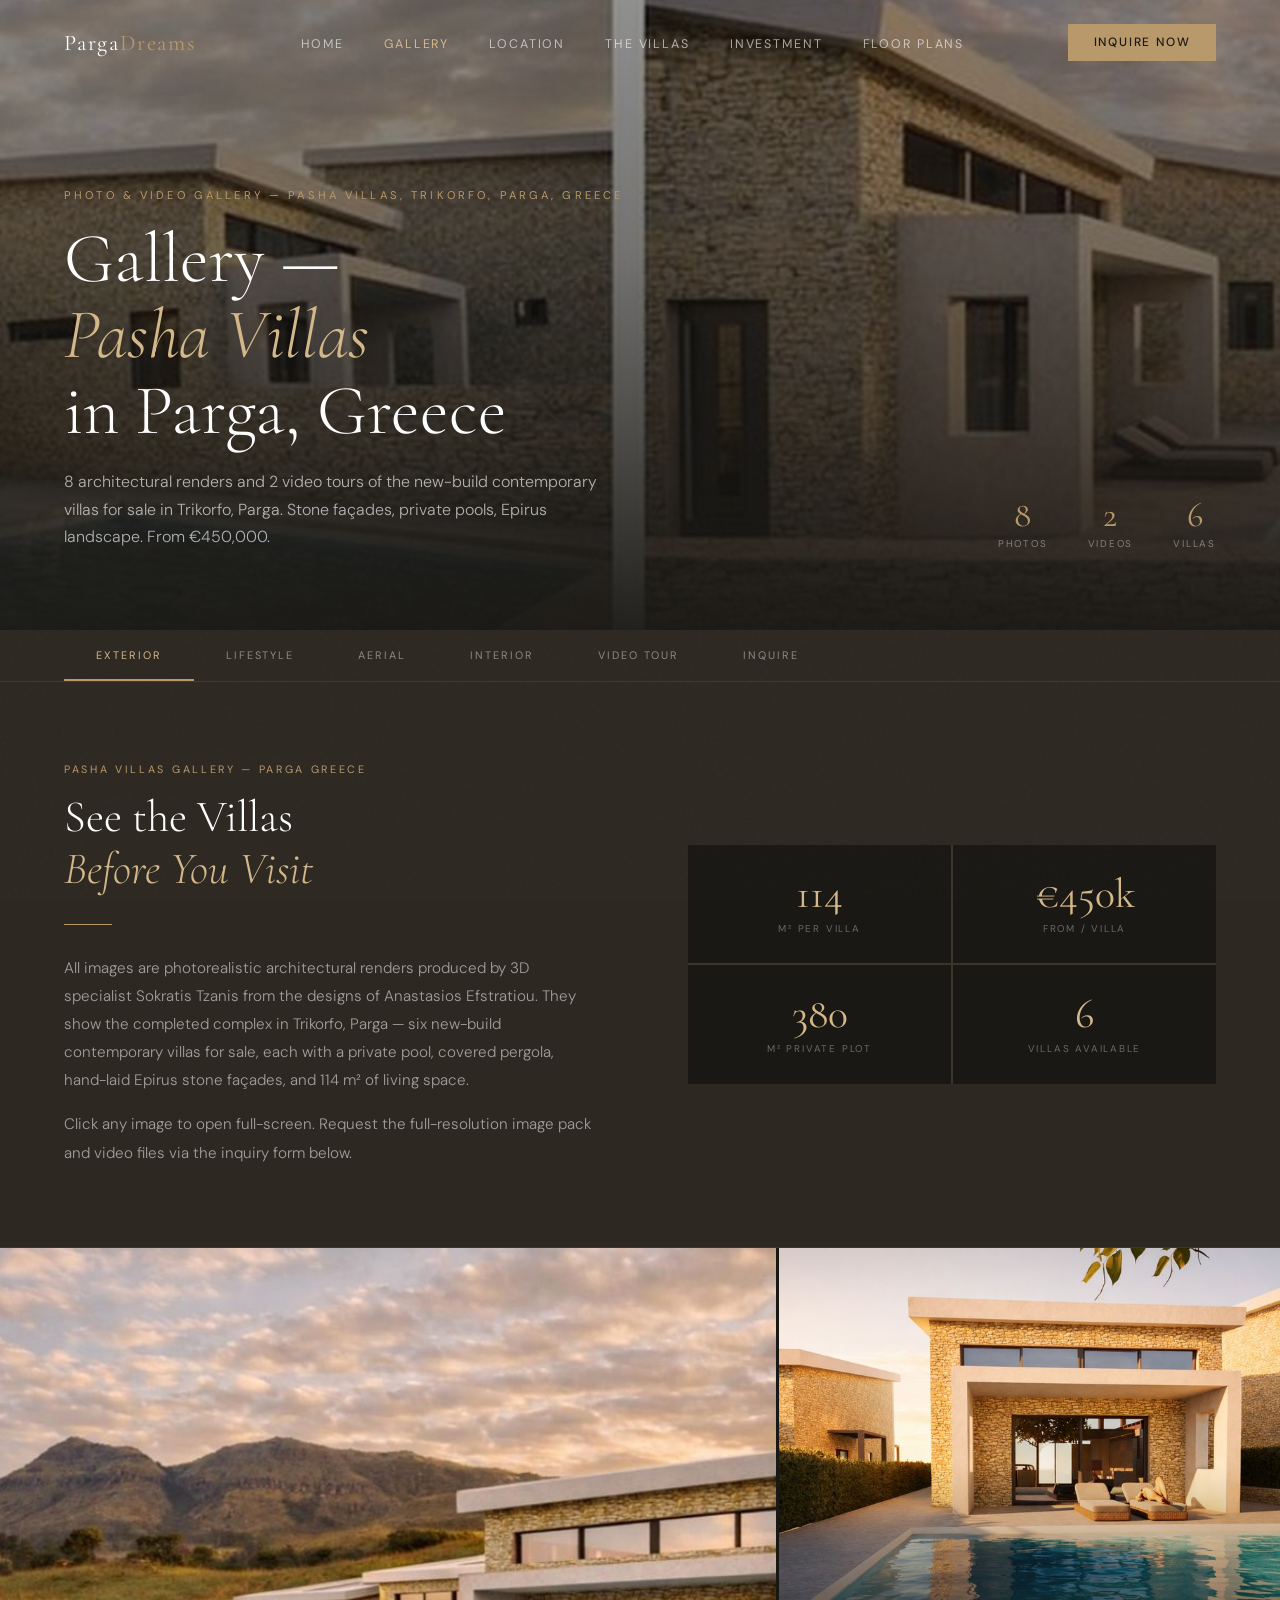
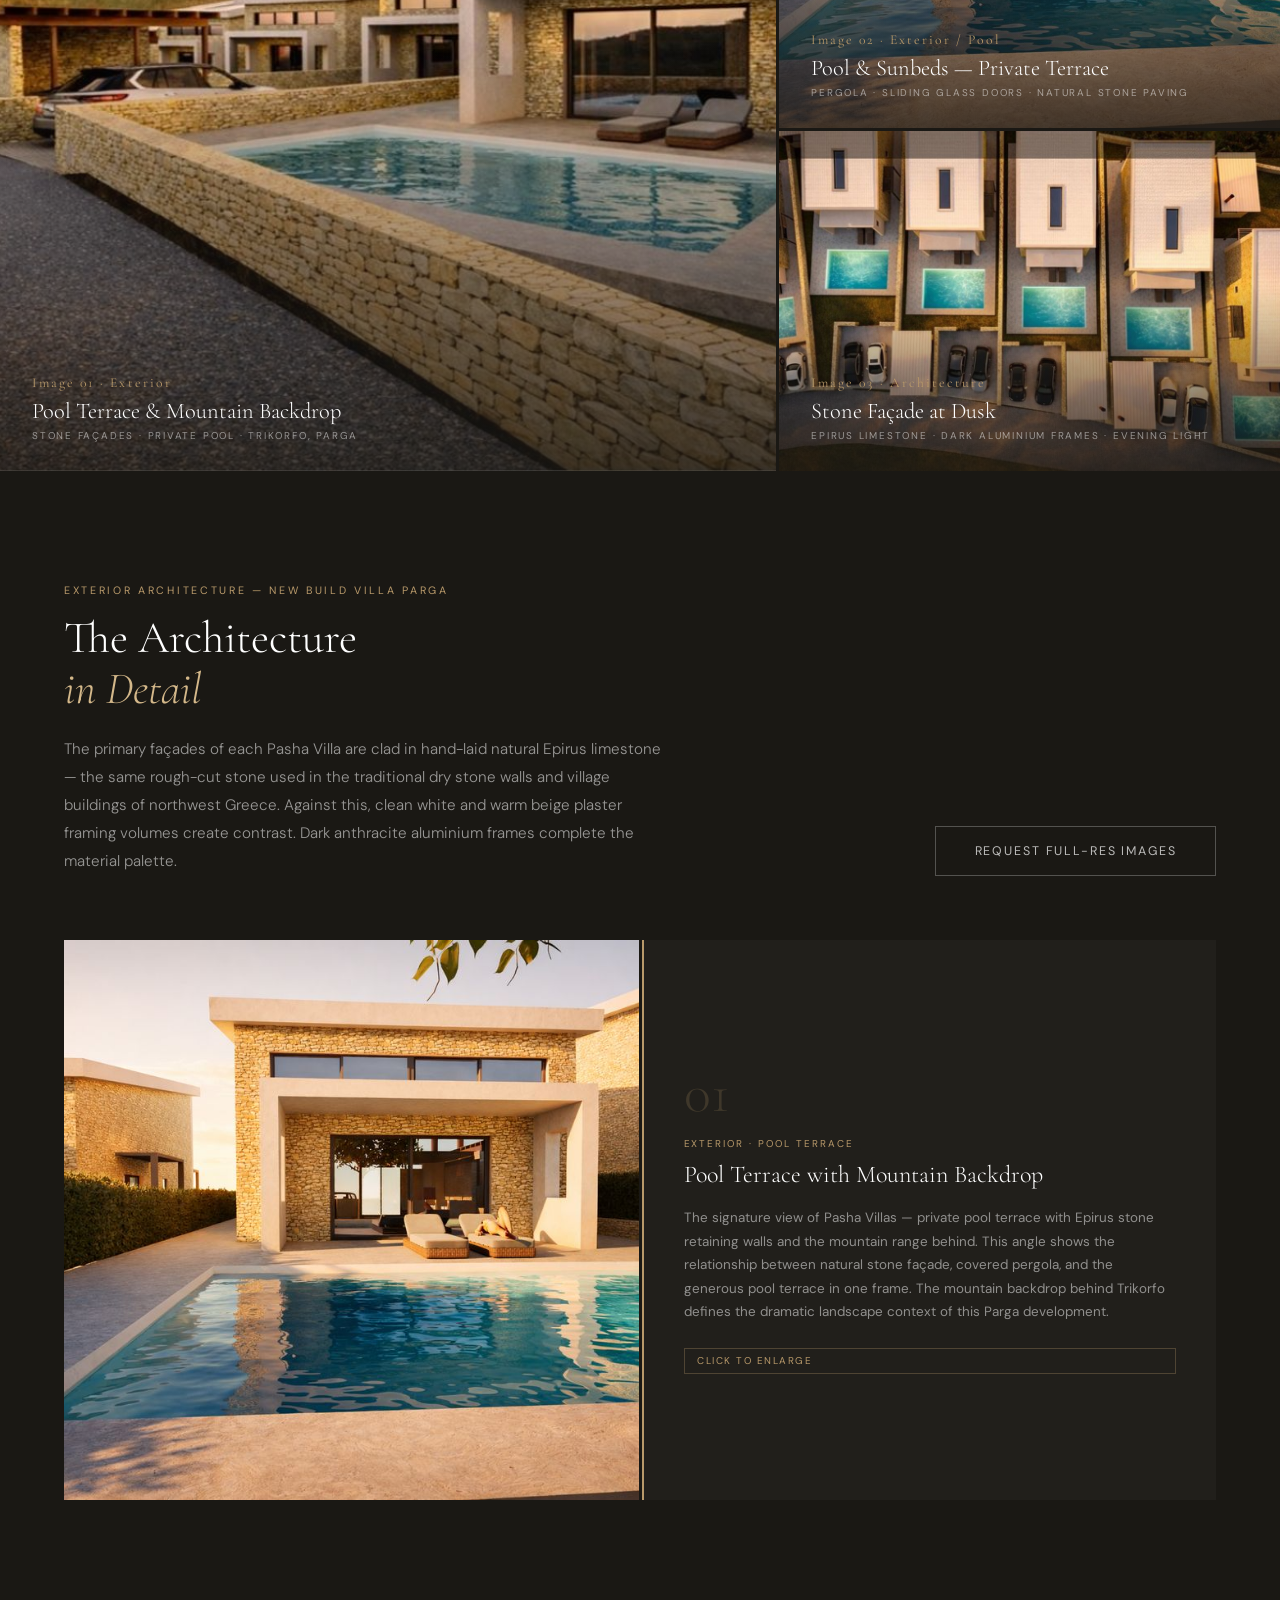
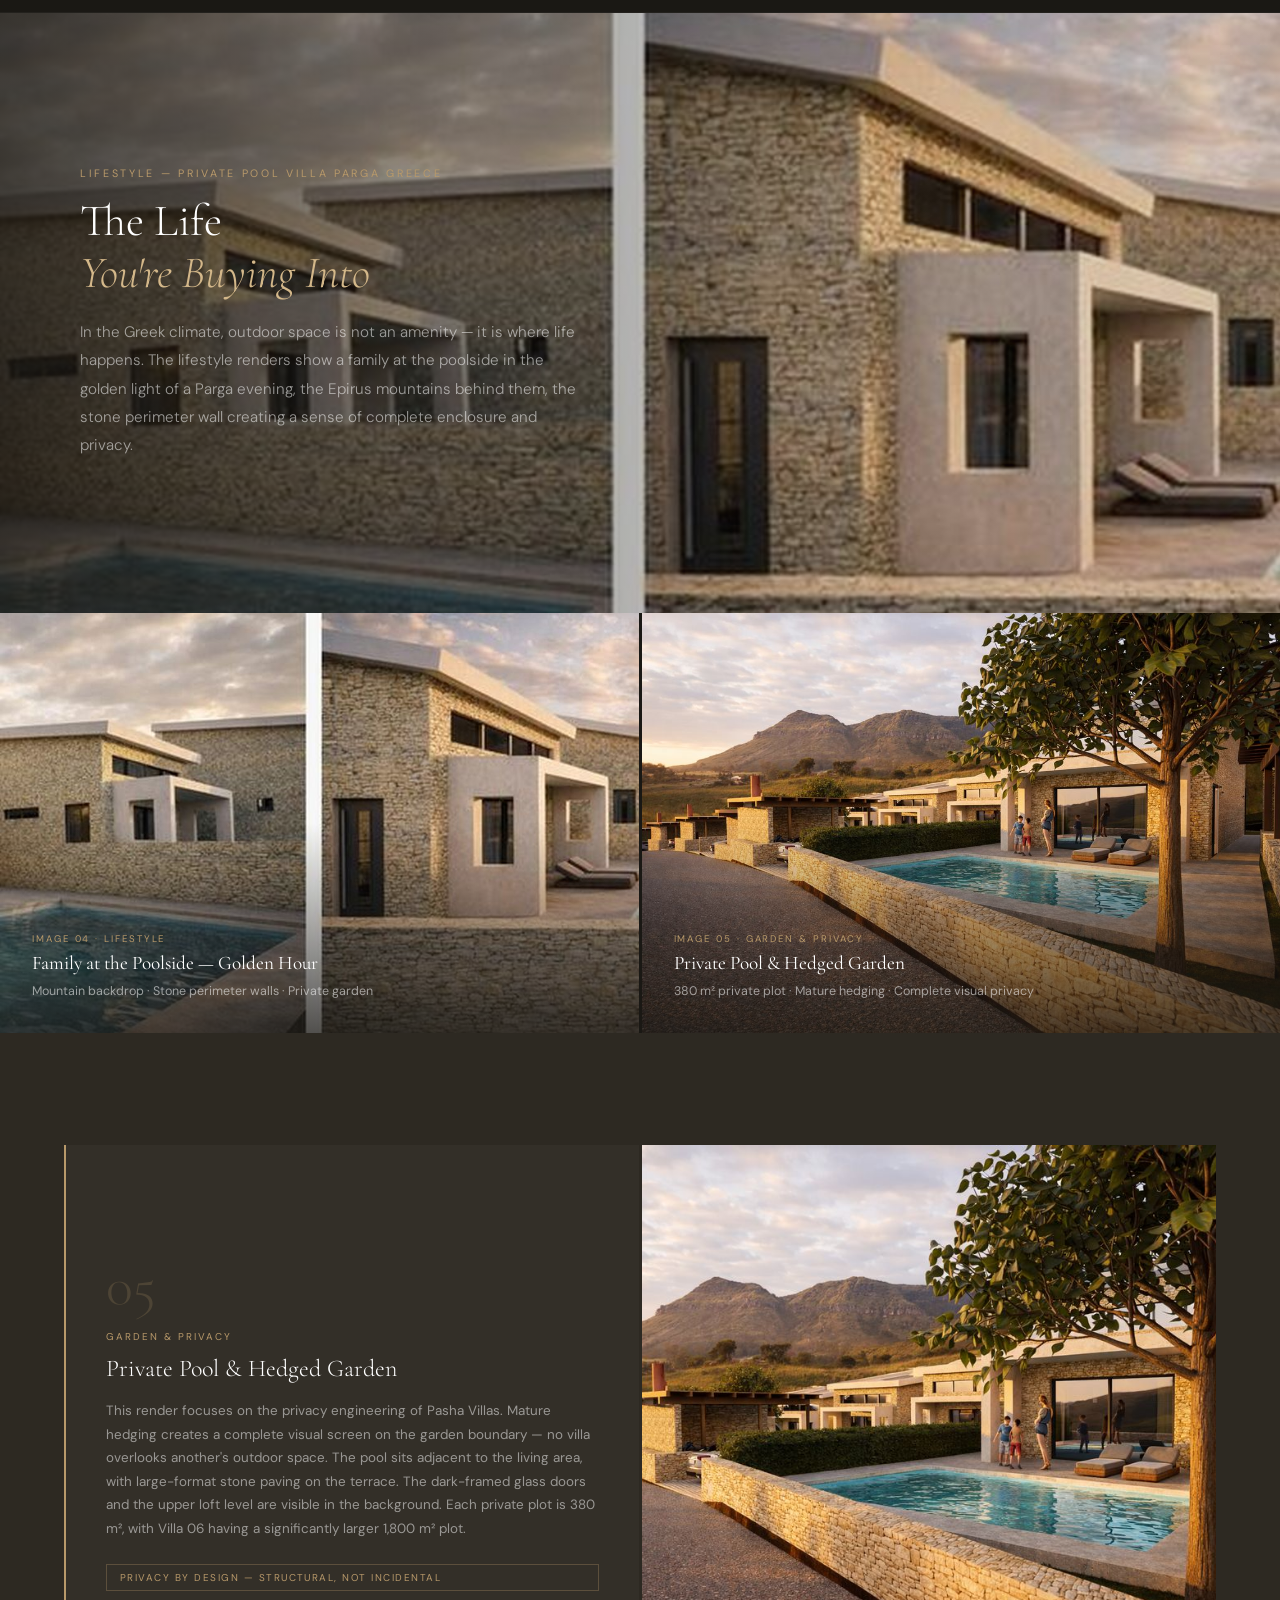
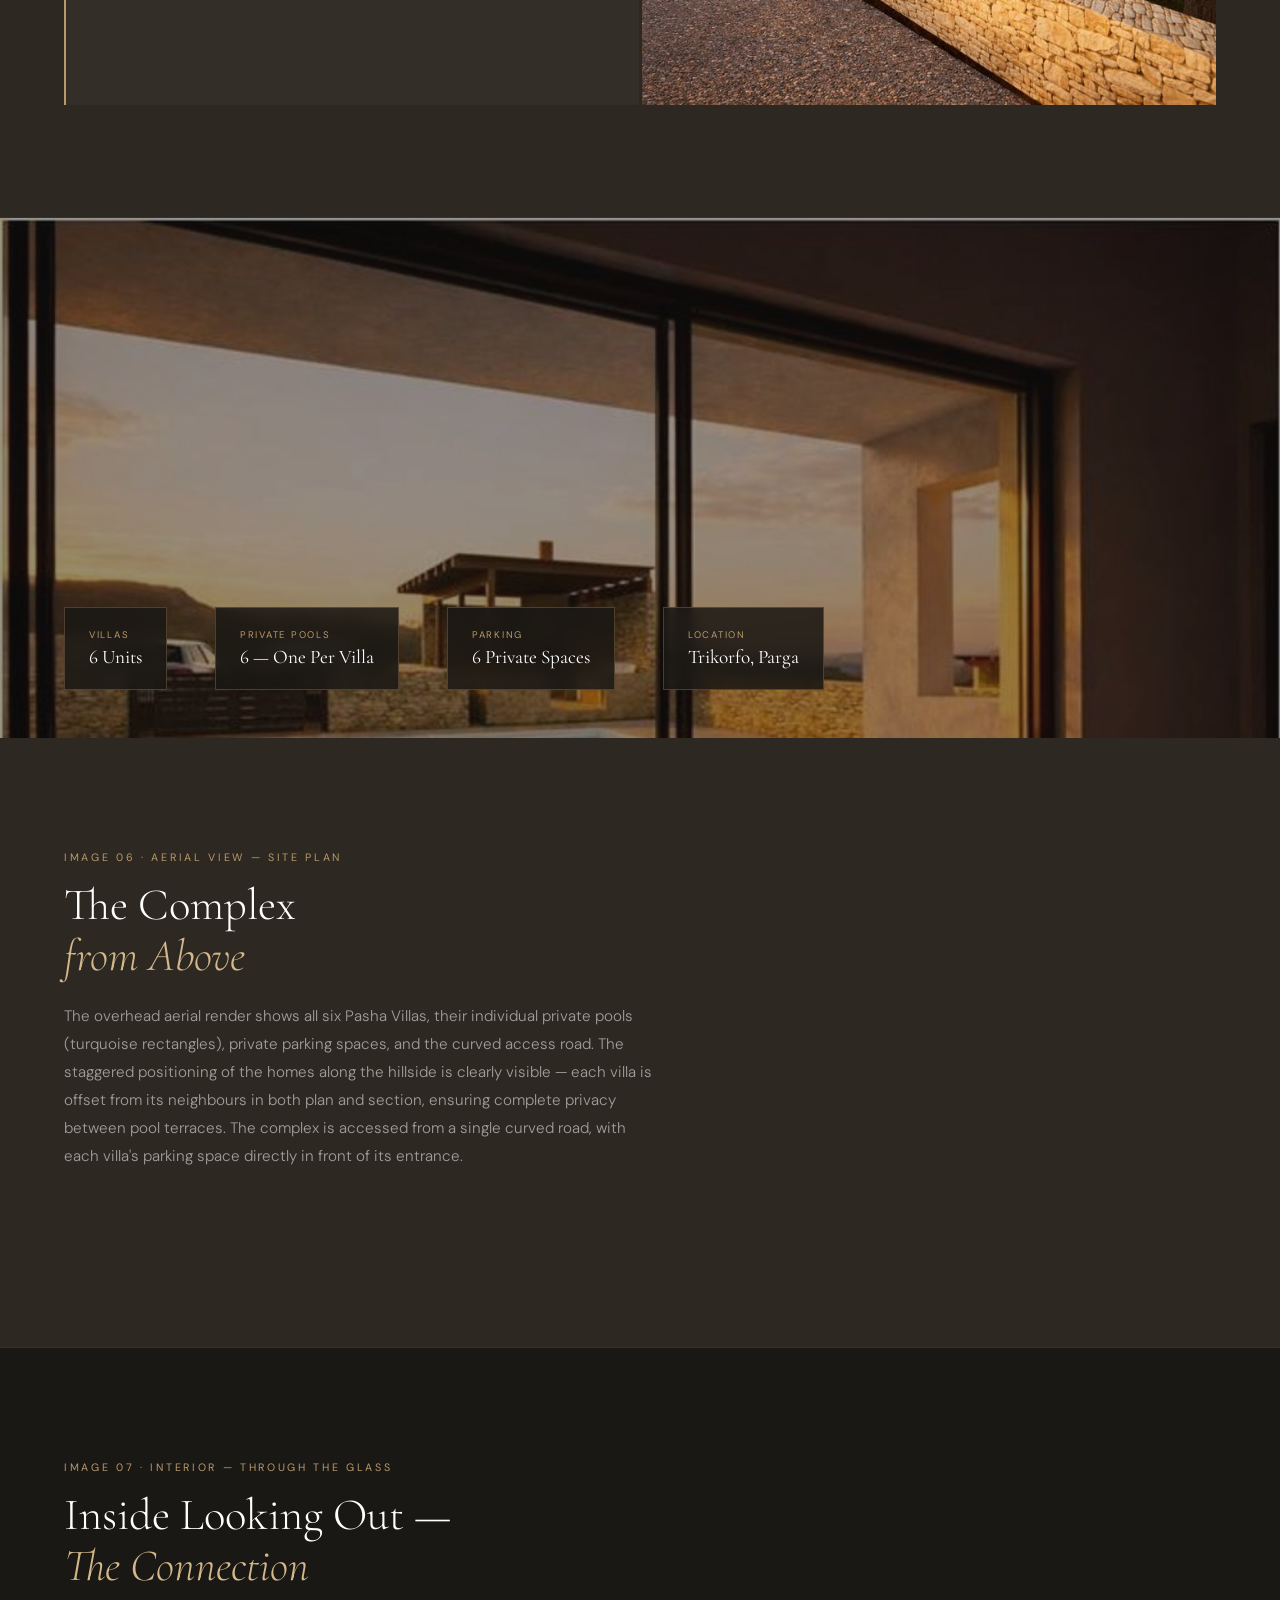
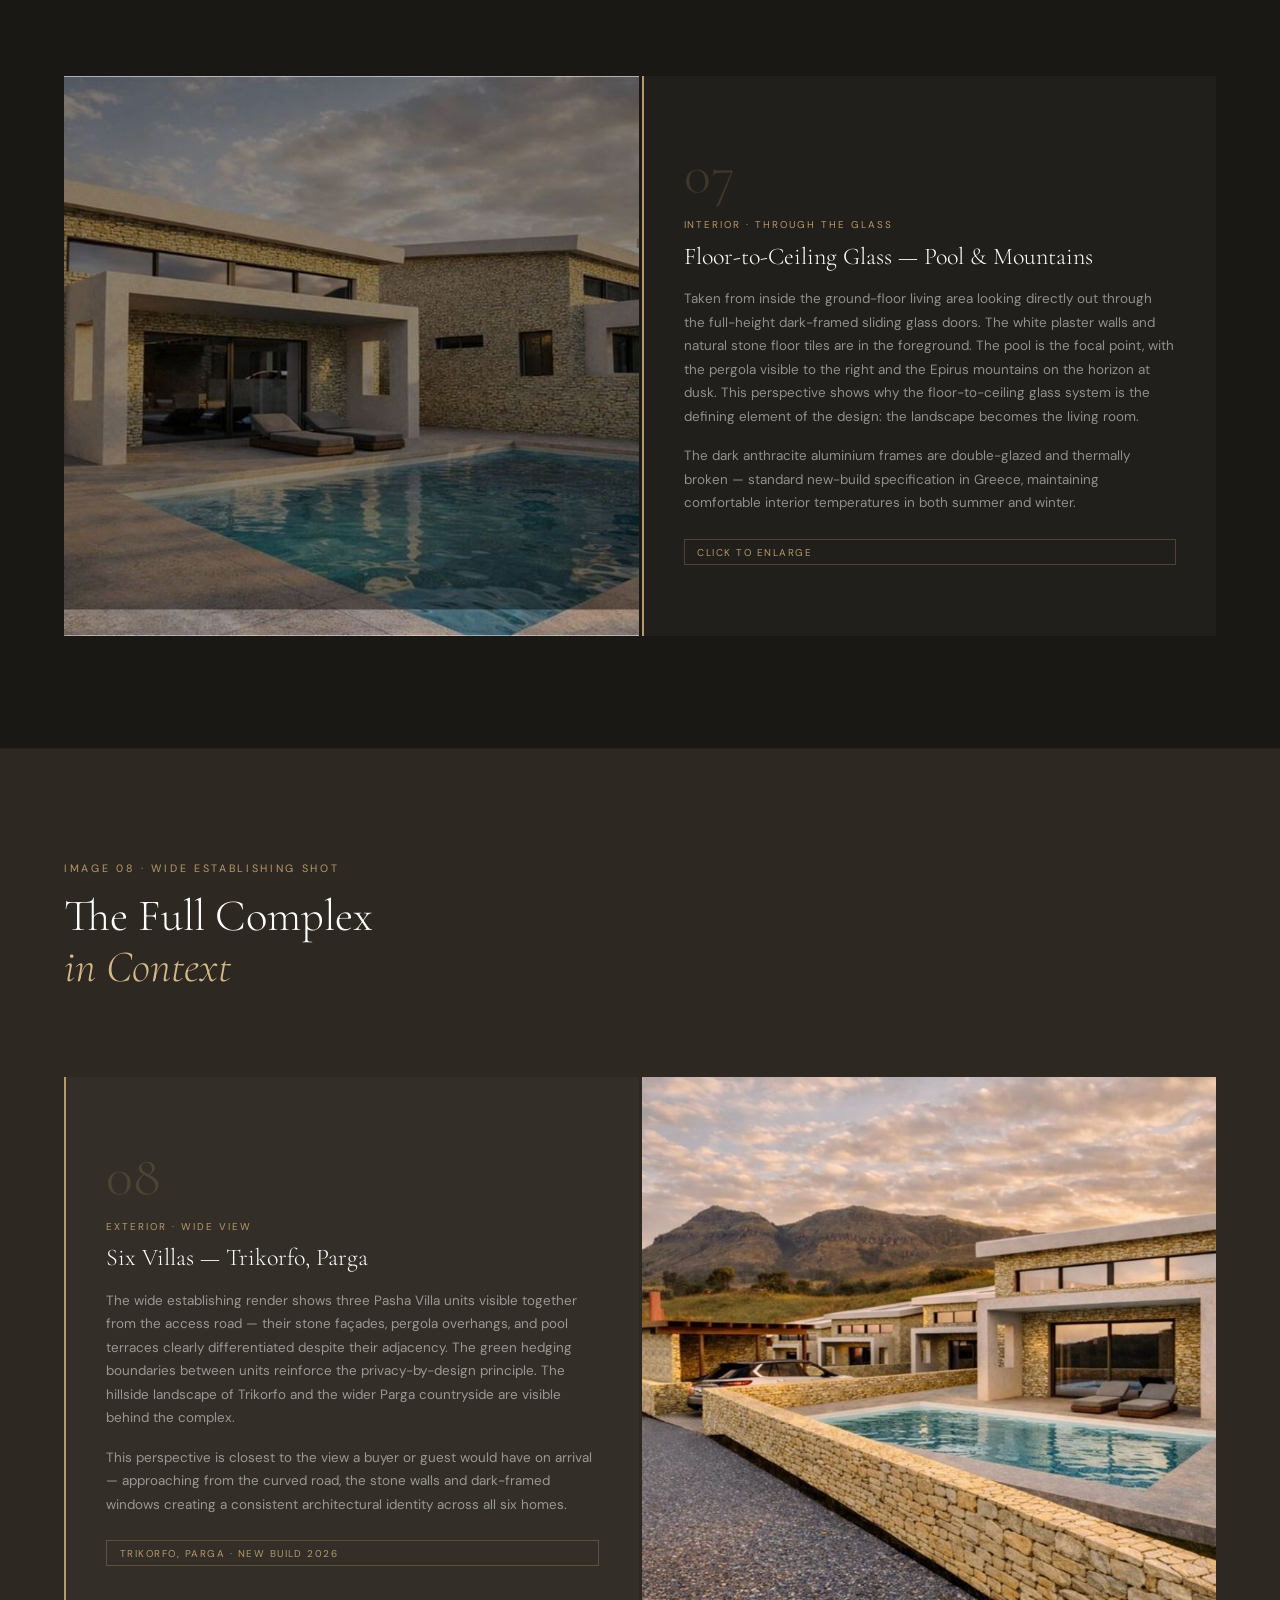
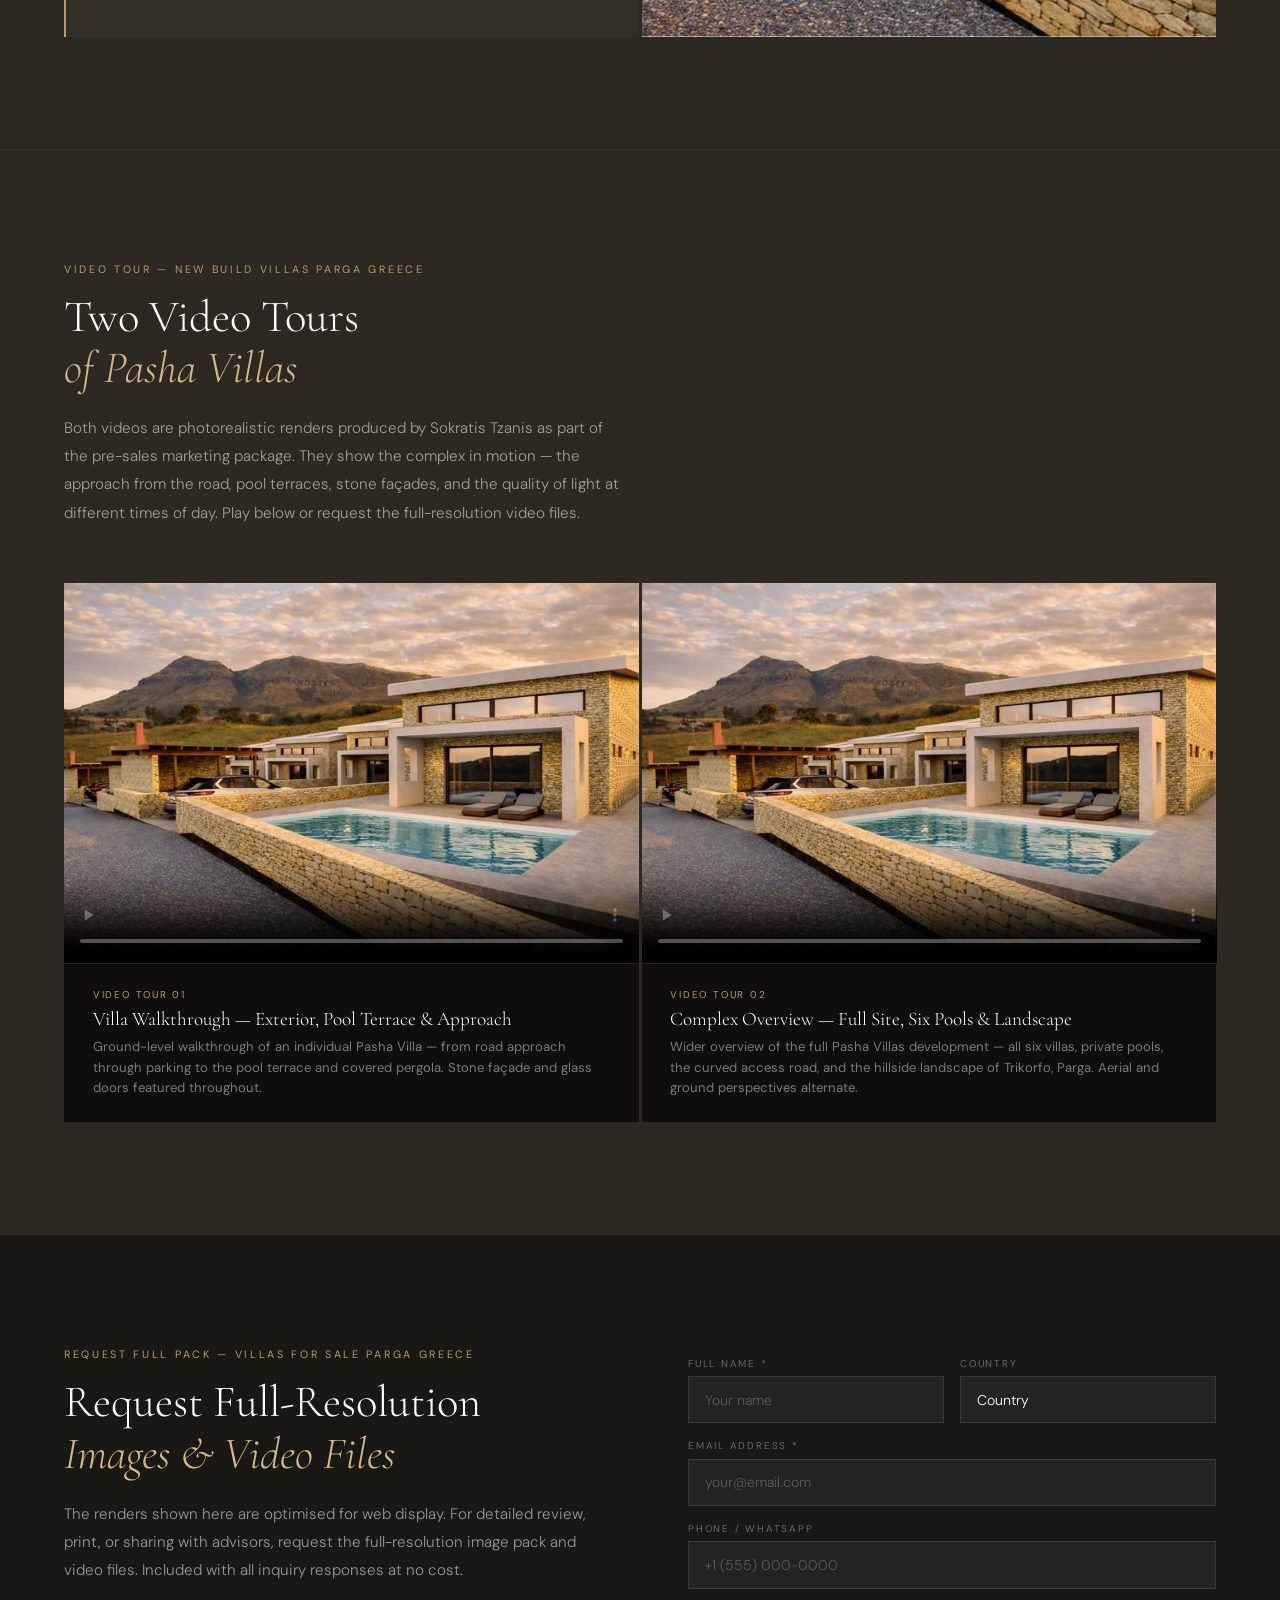
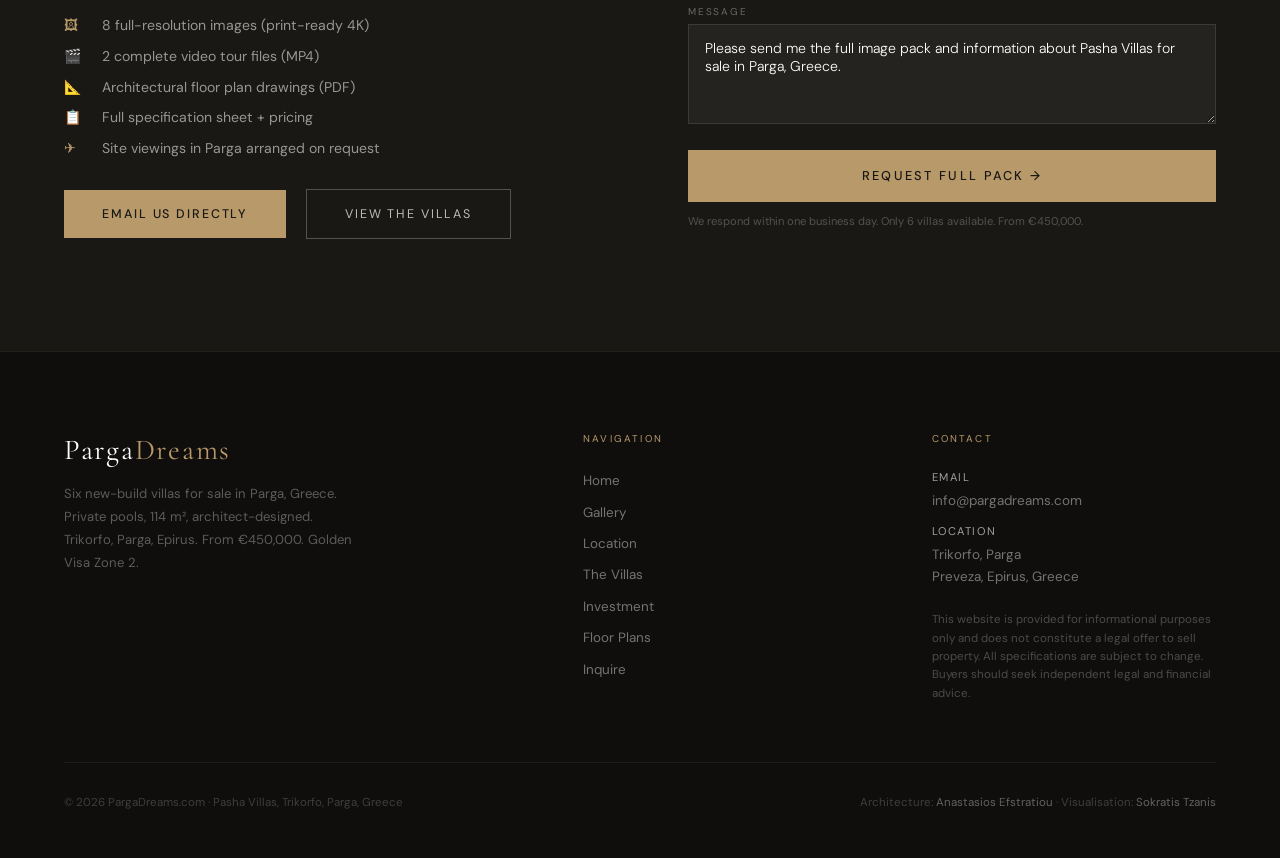
==== gallery_page.html @ 17e942c5 "changes" ====
<!DOCTYPE html>
<html lang="en">
<head>
  <meta charset="UTF-8">
  <meta name="viewport" content="width=device-width, initial-scale=1.0">
  <title>Gallery — Pasha Villas Photos & Video | New Build Villas Parga Greece | PargaDreams.com</title>
  <meta name="description" content="Pasha Villas photo gallery — 8 architectural renders and 2 video tours of new-build contemporary villas for sale in Trikorfo, Parga, Greece. Private pool, stone façades, 114 m². From €450,000.">
  <link rel="canonical" href="https://www.pargadreams.com/gallery/">
  <meta property="og:title" content="Pasha Villas Gallery — Photos & Video Tours | Parga, Greece">
  <meta property="og:description" content="View 8 architectural renders and 2 video tours of Pasha Villas — new-build private pool villas for sale in Parga, Greece. From €450,000.">
  <link rel="preconnect" href="https://fonts.googleapis.com">
  <link rel="preconnect" href="https://fonts.gstatic.com" crossorigin>
  <link href="https://fonts.googleapis.com/css2?family=Cormorant+Garamond:ital,wght@0,300;0,400;0,500;1,300;1,400&family=DM+Sans:wght@300;400;500&display=swap" rel="stylesheet">

  <script type="application/ld+json">
  {
    "@context": "https://schema.org",
    "@type": "ImageGallery",
    "name": "Pasha Villas Gallery — New Build Villas for Sale Parga Greece",
    "description": "Architectural renders and video tours of Pasha Villas — six new-build contemporary villas for sale in Trikorfo, Parga, Epirus, Greece.",
    "url": "https://www.pargadreams.com/gallery/",
    "about": {
      "@type": "RealEstateListing",
      "name": "Pasha Villas",
      "address": {"@type": "PostalAddress","streetAddress": "Trikorfo","addressLocality": "Parga","addressRegion": "Epirus","addressCountry": "GR"},
      "offers": {"@type": "Offer","price": "450000","priceCurrency": "EUR"}
    }
  }
  </script>

<style>
*, *::before, *::after { box-sizing: border-box; margin: 0; padding: 0; }
:root {
  --sand: #f5f0e8; --sand-dark: #ede6d6; --charcoal: #1a1814; --charcoal-mid: #2d2922;
  --gold: #b8996a; --gold-light: #d4b88a; --stone: #8c7e6a; --stone-light: #b0a49a;
  --cream: #faf8f3; --text-dark: #1a1814; --text-mid: #4a4540; --text-light: #8c7e6a;
  --font-display: 'Cormorant Garamond', Georgia, serif;
  --font-body: 'DM Sans', system-ui, sans-serif;
}
html { scroll-behavior: smooth; }
body { font-family: var(--font-body); background: var(--charcoal); color: var(--text-dark); overflow-x: hidden; }
body::before { content:''; position:fixed; inset:0; background-image:url("data:image/svg+xml,%3Csvg viewBox='0 0 256 256' xmlns='http://www.w3.org/2000/svg'%3E%3Cfilter id='n'%3E%3CfeTurbulence type='fractalNoise' baseFrequency='0.9' numOctaves='4' stitchTiles='stitch'/%3E%3C/filter%3E%3Crect width='100%25' height='100%25' filter='url(%23n)' opacity='0.04'/%3E%3C/svg%3E"); pointer-events:none; z-index:9999; opacity:0.5; }

/* NAV */
nav { position:fixed; top:0; left:0; right:0; z-index:100; padding:1.5rem 4rem; display:flex; align-items:center; justify-content:space-between; transition:all 0.4s ease; }
nav.scrolled { background:rgba(26,24,20,0.96); backdrop-filter:blur(12px); padding:1rem 4rem; box-shadow:0 1px 0 rgba(184,153,106,0.15); }
.nav-logo { font-family:var(--font-display); font-size:1.4rem; font-weight:400; letter-spacing:0.08em; color:#fff; text-decoration:none; }
.nav-logo span { color:var(--gold); }
.nav-links { display:flex; gap:2.5rem; list-style:none; }
.nav-links a { font-size:0.78rem; font-weight:400; letter-spacing:0.15em; text-transform:uppercase; color:rgba(255,255,255,0.6); text-decoration:none; transition:color 0.2s; }
.nav-links a:hover, .nav-links a.active { color:var(--gold-light); }
.nav-cta { background:var(--gold); border:none; color:var(--charcoal); font-family:var(--font-body); font-size:0.75rem; font-weight:500; letter-spacing:0.15em; text-transform:uppercase; padding:0.65rem 1.6rem; cursor:pointer; transition:all 0.3s; text-decoration:none; }
.nav-cta:hover { background:var(--gold-light); }

/* HERO */
.hero { position:relative; height:70vh; min-height:540px; overflow:hidden; display:flex; align-items:flex-end; }
.hero-bg { position:absolute; inset:0; }
.hero-img { width:100%; height:100%; object-fit:cover; object-position:center 40%; filter:brightness(0.7); }
.hero-overlay { position:absolute; inset:0; background:linear-gradient(to top, rgba(26,24,20,0.95) 0%, rgba(26,24,20,0.4) 60%, rgba(26,24,20,0.2) 100%); }
.hero-content { position:relative; z-index:2; padding:0 4rem 5rem; width:100%; }
.hero-inner { max-width:800px; }
.hero-eyebrow { font-size:0.7rem; letter-spacing:0.28em; text-transform:uppercase; color:var(--gold); margin-bottom:1.2rem; opacity:0; animation:fadeUp 0.8s ease 0.3s forwards; }
.hero-title { font-family:var(--font-display); font-size:clamp(3rem,5.5vw,5rem); font-weight:300; line-height:1.08; color:#fff; margin-bottom:1.2rem; opacity:0; animation:fadeUp 0.9s ease 0.5s forwards; }
.hero-title em { font-style:italic; color:var(--gold-light); }
.hero-sub { font-size:1rem; font-weight:300; color:rgba(255,255,255,0.65); line-height:1.7; max-width:560px; opacity:0; animation:fadeUp 0.9s ease 0.7s forwards; }
.hero-meta { position:absolute; bottom:5rem; right:4rem; z-index:2; display:flex; gap:2.5rem; opacity:0; animation:fadeIn 1s ease 1s forwards; }
.hero-meta-item { text-align:center; }
.hero-meta-num { font-family:var(--font-display); font-size:2.2rem; color:var(--gold); line-height:1; display:block; }
.hero-meta-label { font-size:0.62rem; letter-spacing:0.18em; text-transform:uppercase; color:rgba(255,255,255,0.4); display:block; margin-top:0.3rem; }

/* CATEGORY NAV */
.cat-nav { background:var(--charcoal-mid); border-bottom:1px solid rgba(184,153,106,0.15); position:sticky; top:80px; z-index:90; }
.cat-nav-inner { display:flex; gap:0; overflow-x:auto; padding:0 4rem; }
.cat-btn { padding:1.1rem 2rem; font-size:0.68rem; letter-spacing:0.18em; text-transform:uppercase; color:rgba(255,255,255,0.45); background:none; border:none; border-bottom:2px solid transparent; cursor:pointer; white-space:nowrap; transition:all 0.25s; font-family:var(--font-body); }
.cat-btn:hover, .cat-btn.active { color:var(--gold-light); border-bottom-color:var(--gold); }

/* SECTION SHARED */
.section-eyebrow { font-size:0.67rem; letter-spacing:0.25em; text-transform:uppercase; color:var(--gold); margin-bottom:1rem; }
.section-title { font-family:var(--font-display); font-size:clamp(1.8rem,3.5vw,3rem); font-weight:300; line-height:1.15; color:#fff; margin-bottom:1.2rem; }
.section-title em { font-style:italic; color:var(--gold-light); }
.section-body { font-size:0.95rem; font-weight:300; line-height:1.85; color:rgba(255,255,255,0.55); max-width:560px; }
.gold-rule { width:48px; height:1px; background:var(--gold); margin:1.8rem 0; }
.reveal { opacity:1; transform:none; }
.reveal.animate-in { animation:revealUp 0.7s ease both; }
.reveal-delay-1.animate-in { animation-delay:0.1s; }
.reveal-delay-2.animate-in { animation-delay:0.2s; }
.reveal-delay-3.animate-in { animation-delay:0.3s; }
.reveal-delay-4.animate-in { animation-delay:0.4s; }
@keyframes revealUp { from { opacity:0; transform:translateY(24px); } to { opacity:1; transform:none; } }

.reveal-d1 { transition-delay:0.1s; } .reveal-d2 { transition-delay:0.2s; }
.reveal-d3 { transition-delay:0.3s; } .reveal-d4 { transition-delay:0.4s; }

/* ── INTRO BAND */
.intro-band { background:var(--charcoal-mid); padding:5rem 4rem; display:grid; grid-template-columns:1fr 1fr; gap:6rem; align-items:center; border-bottom:1px solid rgba(184,153,106,0.1); }
.intro-stats { display:grid; grid-template-columns:1fr 1fr; gap:2px; background:rgba(184,153,106,0.1); }
.intro-stat { background:var(--charcoal); padding:1.8rem; text-align:center; }
.intro-stat-num { font-family:var(--font-display); font-size:2.6rem; color:var(--gold-light); line-height:1; display:block; }
.intro-stat-label { font-size:0.62rem; letter-spacing:0.18em; text-transform:uppercase; color:rgba(255,255,255,0.35); display:block; margin-top:0.4rem; }

/* ── MASONRY HERO GRID (Featured / Top of gallery) */
.featured-grid { display:grid; grid-template-columns:1.55fr 1fr; grid-template-rows:480px 340px; gap:3px; }
.feat-cell { overflow:hidden; position:relative; }
.feat-cell.tall { grid-row:1/3; }
.feat-cell img { width:100%; height:100%; object-fit:cover; display:block; transition:transform 0.8s ease; }
.feat-cell:hover img { transform:scale(1.03); }
.feat-overlay { position:absolute; inset:0; background:linear-gradient(to top, rgba(26,24,20,0.78) 0%, transparent 55%); }
.feat-label { position:absolute; bottom:0; left:0; right:0; padding:1.8rem 2rem; }
.feat-num { font-family:var(--font-display); font-size:0.85rem; color:var(--gold); display:block; margin-bottom:0.4rem; letter-spacing:0.15em; }
.feat-title { font-family:var(--font-display); font-size:1.4rem; font-weight:300; color:#fff; display:block; margin-bottom:0.3rem; }
.feat-cat { font-size:0.62rem; letter-spacing:0.18em; text-transform:uppercase; color:rgba(255,255,255,0.5); display:block; }

/* ── GALLERY SECTION WRAPPER */
.gallery-section { padding:7rem 4rem; border-bottom:1px solid rgba(255,255,255,0.04); }
.gallery-section:nth-child(odd) { background:var(--charcoal); }
.gallery-section:nth-child(even) { background:var(--charcoal-mid); }
.gallery-section-header { margin-bottom:4rem; display:grid; grid-template-columns:1fr auto; align-items:end; gap:2rem; }
.gallery-section-header .section-body { max-width:600px; }

/* ── IMAGE + CAPTION LAYOUT */
.img-caption-grid { display:grid; grid-template-columns:1fr 1fr; gap:3px; }
.img-caption-grid.single { grid-template-columns:1fr; }
.img-caption-grid.three { grid-template-columns:1.4fr 1fr 1fr; }
.img-frame { position:relative; overflow:hidden; }
.img-frame img { width:100%; height:100%; object-fit:cover; display:block; transition:transform 0.7s ease; }
.img-frame:hover img { transform:scale(1.04); }
.img-frame-tall { height:560px; }
.img-frame-mid { height:420px; }
.img-frame-short { height:320px; }
.img-caption-panel { background:rgba(255,255,255,0.03); border-left:2px solid var(--gold); padding:2.5rem 2.5rem; display:flex; flex-direction:column; justify-content:center; }
.caption-num { font-family:var(--font-display); font-size:3.5rem; font-weight:300; color:rgba(184,153,106,0.2); line-height:1; margin-bottom:1rem; }
.caption-cat { font-size:0.62rem; letter-spacing:0.2em; text-transform:uppercase; color:var(--gold); margin-bottom:0.7rem; }
.caption-title { font-family:var(--font-display); font-size:1.5rem; font-weight:300; color:#fff; margin-bottom:1rem; line-height:1.2; }
.caption-body { font-size:0.84rem; color:rgba(255,255,255,0.5); line-height:1.75; }
.caption-tag { display:inline-block; margin-top:1.5rem; font-size:0.62rem; letter-spacing:0.15em; text-transform:uppercase; color:var(--gold); border:1px solid rgba(184,153,106,0.3); padding:0.35rem 0.8rem; }

/* ── FULL BLEED LIFESTYLE */
.lifestyle-bleed { position:relative; height:600px; overflow:hidden; }
.lifestyle-bleed img { width:100%; height:100%; object-fit:cover; object-position:center 30%; }
.lifestyle-bleed-overlay { position:absolute; inset:0; background:linear-gradient(to right, rgba(26,24,20,0.82) 0%, rgba(26,24,20,0.15) 65%); }
.lifestyle-bleed-content { position:absolute; inset:0; display:flex; align-items:center; padding:0 5rem; }
.lifestyle-text { max-width:500px; }

/* ── DUAL IMAGE ROW */
.dual-grid { display:grid; grid-template-columns:1fr 1fr; gap:3px; }
.dual-cell { position:relative; height:420px; overflow:hidden; }
.dual-cell img { width:100%; height:100%; object-fit:cover; transition:transform 0.7s ease; }
.dual-cell:hover img { transform:scale(1.04); }
.dual-overlay { position:absolute; inset:0; background:linear-gradient(to top, rgba(26,24,20,0.75) 0%, transparent 50%); }
.dual-label { position:absolute; bottom:2rem; left:2rem; right:2rem; }
.dual-label-cat { font-size:0.6rem; letter-spacing:0.2em; text-transform:uppercase; color:var(--gold); display:block; margin-bottom:0.4rem; }
.dual-label-title { font-family:var(--font-display); font-size:1.2rem; color:#fff; display:block; }
.dual-label-body { font-size:0.78rem; color:rgba(255,255,255,0.55); margin-top:0.4rem; display:block; line-height:1.5; }

/* ── AERIAL FULL WIDTH */
.aerial-section { position:relative; }
.aerial-img { width:100%; height:520px; object-fit:cover; object-position:center top; display:block; }
.aerial-overlay { position:absolute; inset:0; background:rgba(26,24,20,0.45); }
.aerial-annotations { position:absolute; inset:0; padding:3rem 4rem; display:flex; align-items:flex-end; gap:3rem; }
.aerial-ann { background:rgba(26,24,20,0.85); border:1px solid rgba(184,153,106,0.3); padding:1.2rem 1.5rem; backdrop-filter:blur(8px); }
.aerial-ann-label { font-size:0.6rem; letter-spacing:0.18em; text-transform:uppercase; color:var(--gold); display:block; margin-bottom:0.3rem; }
.aerial-ann-val { font-family:var(--font-display); font-size:1.2rem; color:#fff; }

/* ── VIDEO SECTION */
.video-section { padding:7rem 4rem; background:var(--charcoal-mid); }
.video-grid { display:grid; grid-template-columns:1fr 1fr; gap:3px; margin-top:3.5rem; }
.video-cell { position:relative; background:#0f0e0c; }
.video-cell video { width:100%; height:380px; object-fit:cover; display:block; }
.video-info { padding:1.5rem 1.8rem; border-top:1px solid rgba(184,153,106,0.15); }
.video-tag { font-size:0.62rem; letter-spacing:0.18em; text-transform:uppercase; color:var(--gold); display:block; margin-bottom:0.4rem; }
.video-title { font-family:var(--font-display); font-size:1.2rem; color:#fff; font-weight:300; }
.video-desc { font-size:0.82rem; color:rgba(255,255,255,0.45); margin-top:0.4rem; line-height:1.55; }

/* ── LIGHTBOX */
.lightbox { display:none; position:fixed; inset:0; background:rgba(10,9,8,0.97); z-index:1000; align-items:center; justify-content:center; }
.lightbox.open { display:flex; }
.lightbox-img { max-width:90vw; max-height:88vh; object-fit:contain; display:block; }
.lightbox-close { position:absolute; top:2rem; right:2rem; background:none; border:none; color:rgba(255,255,255,0.6); font-size:2rem; cursor:pointer; line-height:1; transition:color 0.2s; font-family:var(--font-body); }
.lightbox-close:hover { color:var(--gold); }
.lightbox-nav { position:absolute; top:50%; transform:translateY(-50%); background:rgba(184,153,106,0.15); border:1px solid rgba(184,153,106,0.3); color:var(--gold-light); font-size:1.5rem; width:3.5rem; height:3.5rem; cursor:pointer; display:flex; align-items:center; justify-content:center; transition:all 0.2s; border-radius:0; font-family:var(--font-body); }
.lightbox-nav:hover { background:var(--gold); color:var(--charcoal); }
.lightbox-prev { left:2rem; }
.lightbox-next { right:2rem; }
.lightbox-caption { position:absolute; bottom:2rem; left:50%; transform:translateX(-50%); text-align:center; color:rgba(255,255,255,0.6); font-size:0.82rem; max-width:600px; }
.lightbox-counter { color:var(--gold); font-size:0.7rem; letter-spacing:0.15em; margin-bottom:0.4rem; display:block; }

/* ── CTA SECTION */
.cta-section { padding:7rem 4rem; background:var(--charcoal); border-top:1px solid rgba(184,153,106,0.12); display:grid; grid-template-columns:1fr 1fr; gap:6rem; align-items:center; }
.cta-list { margin-top:2rem; display:grid; gap:0.8rem; }
.cta-item { display:flex; gap:1rem; align-items:center; font-size:0.88rem; color:rgba(255,255,255,0.55); }
.cta-icon { color:var(--gold); width:1.4rem; flex-shrink:0; }
.btn-primary { background:var(--gold); color:var(--charcoal); border:none; font-family:var(--font-body); font-size:0.78rem; font-weight:500; letter-spacing:0.15em; text-transform:uppercase; padding:1rem 2.4rem; cursor:pointer; transition:all 0.3s; text-decoration:none; display:inline-block; }
.btn-primary:hover { background:var(--gold-light); }
.btn-ghost { background:transparent; color:rgba(255,255,255,0.7); border:1px solid rgba(255,255,255,0.25); font-family:var(--font-body); font-size:0.78rem; font-weight:400; letter-spacing:0.15em; text-transform:uppercase; padding:1rem 2.4rem; cursor:pointer; transition:all 0.3s; text-decoration:none; display:inline-block; margin-left:1rem; }
.btn-ghost:hover { border-color:var(--gold-light); color:var(--gold-light); }
.form-group { margin-bottom:1rem; }
.form-group label { display:block; font-size:0.62rem; letter-spacing:0.18em; text-transform:uppercase; color:rgba(255,255,255,0.35); margin-bottom:0.4rem; }
.form-group input, .form-group select, .form-group textarea { width:100%; background:rgba(255,255,255,0.05); border:1px solid rgba(255,255,255,0.1); color:#fff; font-family:var(--font-body); font-size:0.88rem; font-weight:300; padding:0.85rem 1rem; outline:none; transition:border-color 0.2s; appearance:none; }
.form-group input:focus, .form-group select:focus, .form-group textarea:focus { border-color:var(--gold); }
.form-group input::placeholder, .form-group textarea::placeholder { color:rgba(255,255,255,0.25); }
.form-group select option { background:var(--charcoal-mid); }
.form-group textarea { resize:vertical; min-height:100px; }
.form-row { display:grid; grid-template-columns:1fr 1fr; gap:1rem; }
.form-submit { width:100%; background:var(--gold); border:none; color:var(--charcoal); font-family:var(--font-body); font-size:0.8rem; font-weight:500; letter-spacing:0.18em; text-transform:uppercase; padding:1.1rem; cursor:pointer; transition:background 0.3s; margin-top:0.3rem; }
.form-submit:hover { background:var(--gold-light); }
.form-note { font-size:0.7rem; color:rgba(255,255,255,0.25); margin-top:0.7rem; line-height:1.5; }

/* FOOTER */
footer { background:#0f0e0c; padding:4rem 4rem 3rem; border-top:1px solid rgba(184,153,106,0.12); }
.footer-inner { display:grid; grid-template-columns:1.5fr 1fr 1fr; gap:4rem; margin-bottom:3rem; }
.footer-logo { font-family:var(--font-display); font-size:1.6rem; color:#fff; letter-spacing:0.08em; margin-bottom:1rem; display:block; }
.footer-logo span { color:var(--gold); }
.footer-tagline { font-size:0.82rem; color:rgba(255,255,255,0.28); line-height:1.7; max-width:280px; }
.footer-col-title { font-size:0.62rem; letter-spacing:0.22em; text-transform:uppercase; color:var(--gold); margin-bottom:1.5rem; }
.footer-links { list-style:none; display:grid; gap:0.7rem; }
.footer-links a { font-size:0.84rem; color:rgba(255,255,255,0.4); text-decoration:none; transition:color 0.2s; }
.footer-links a:hover { color:var(--gold-light); }
.footer-bottom { border-top:1px solid rgba(255,255,255,0.05); padding-top:2rem; display:flex; justify-content:space-between; align-items:center; }
.footer-copy { font-size:0.72rem; color:rgba(255,255,255,0.18); }

@keyframes fadeUp { from { opacity:0; transform:translateY(24px); } to { opacity:1; transform:translateY(0); } }
@keyframes fadeIn { from { opacity:0; } to { opacity:1; } }

@media(max-width:900px) {
  nav { padding:1.5rem 2rem; } .nav-links { display:none; }
  .hero-content { padding:0 2rem 4rem; } .hero-meta { right:2rem; bottom:3.5rem; gap:1.5rem; }
  .intro-band { grid-template-columns:1fr; gap:3rem; padding:4rem 2rem; }
  .featured-grid { grid-template-columns:1fr; grid-template-rows:auto; }
  .feat-cell.tall { grid-row:auto; height:320px; }
  .feat-cell { height:260px; }
  .gallery-section { padding:4rem 2rem; }
  .gallery-section-header { grid-template-columns:1fr; }
  .img-caption-grid, .img-caption-grid.three { grid-template-columns:1fr; }
  .img-frame-tall, .img-frame-mid { height:280px; }
  .dual-grid { grid-template-columns:1fr; } .dual-cell { height:260px; }
  .aerial-img { height:360px; }
  .aerial-annotations { flex-direction:column; align-items:flex-start; gap:1rem; padding:2rem; }
  .video-section { padding:4rem 2rem; } .video-grid { grid-template-columns:1fr; }
  .video-cell video { height:260px; }
  .cta-section { grid-template-columns:1fr; gap:3.5rem; padding:4rem 2rem; }
  .cat-nav-inner { padding:0 2rem; }
  .lifestyle-bleed { height:480px; } .lifestyle-bleed-content { padding:0 2.5rem; }
  .footer-inner { grid-template-columns:1fr; gap:2rem; }
  .footer-bottom { flex-direction:column; gap:0.5rem; text-align:center; }
}
/* ── FOOTER ── */
footer{background:#0f0e0c;padding:5rem 4rem 3rem;border-top:1px solid rgba(184,153,106,.12)}
.footer-inner{display:grid;grid-template-columns:1.6fr 1fr 1fr;gap:4rem;margin-bottom:3rem}
.footer-brand{}
.footer-logo{font-family:var(--font-display);font-size:1.8rem;font-weight:400;color:#fff;letter-spacing:.06em;margin-bottom:1rem;display:block;text-decoration:none}
.footer-logo span{color:var(--gold)}
.footer-tagline{font-size:.82rem;color:rgba(255,255,255,.32);line-height:1.75;max-width:300px}
.footer-col-title{font-size:.62rem;letter-spacing:.22em;text-transform:uppercase;color:var(--gold);margin-bottom:1.5rem}
.footer-links{list-style:none;display:grid;gap:.65rem}
.footer-links a{font-size:.84rem;color:rgba(255,255,255,.42);text-decoration:none;transition:color .2s}
.footer-links a:hover{color:var(--gold-light)}
.footer-contact-item{font-size:.84rem;color:rgba(255,255,255,.42);margin-bottom:.7rem;line-height:1.6}
.footer-contact-item strong{display:block;color:rgba(255,255,255,.6);font-weight:400;font-size:.7rem;letter-spacing:.14em;text-transform:uppercase;margin-bottom:.2rem}
.footer-bottom{border-top:1px solid rgba(255,255,255,.06);padding-top:2rem;display:flex;justify-content:space-between;align-items:center;flex-wrap:wrap;gap:.5rem}
.footer-copy{font-size:.72rem;color:rgba(255,255,255,.2)}
.footer-credits{font-size:.72rem;color:rgba(255,255,255,.2)}
.footer-credits a{color:rgba(255,255,255,.35);text-decoration:none}
.footer-credits a:hover{color:var(--gold-light)}
@media(max-width:900px){nav{padding:1.2rem 2rem}.nav-links{display:none}.nav-cta{padding:.5rem 1rem;font-size:.68rem}
footer{padding:4rem 2rem 2.5rem}.footer-inner{grid-template-columns:1fr;gap:2.5rem}.footer-bottom{flex-direction:column;text-align:center;gap:.4rem}}
</style>
</head>
<body>

<!-- LIGHTBOX -->
<div class="lightbox" id="lightbox" onclick="closeLightbox(event)">
  <button class="lightbox-close" onclick="closeLightboxBtn()">×</button>
  <button class="lightbox-nav lightbox-prev" onclick="navLightbox(-1)">‹</button>
  <img class="lightbox-img" id="lightboxImg" src="media/images/pool_mountain.jpg" alt="" style="display:none">
  <button class="lightbox-nav lightbox-next" onclick="navLightbox(1)">›</button>
  <div class="lightbox-caption">
    <span class="lightbox-counter" id="lightboxCounter"></span>
    <span id="lightboxCaption"></span>
  </div>
</div>

<!-- NAV -->
<nav id="nav">
  <a href="/" class="nav-logo">Parga<span>Dreams</span></a>
  <ul class="nav-links">
    <li><a href="/">Home</a></li>
    <li><a href="gallery_page.html" class="active">Gallery</a></li>
    <li><a href="location_page.html">Location</a></li>
    <li><a href="pasha_villas_page.html">The Villas</a></li>
    <li><a href="investment_page.html">Investment</a></li>
    <li><a href="floor_plans_page.html">Floor Plans</a></li>
  </ul>
  <a href="#inquiry" class="nav-cta">Inquire Now</a>
</nav>

<!-- HERO -->
<section class="hero">
  <div class="hero-bg">
    <img src="media/images/lifestyle.jpg" alt="Pasha Villas private pool lifestyle photography Parga Greece" class="hero-img">
    <div class="hero-overlay"></div>
  </div>
  <div class="hero-content">
    <div class="hero-inner">
      <p class="hero-eyebrow">Photo & Video Gallery — Pasha Villas, Trikorfo, Parga, Greece</p>
      <h1 class="hero-title">Gallery —<br><em>Pasha Villas</em><br>in Parga, Greece</h1>
      <p class="hero-sub">8 architectural renders and 2 video tours of the new-build contemporary villas for sale in Trikorfo, Parga. Stone façades, private pools, Epirus landscape. From €450,000.</p>
    </div>
  </div>
  <div class="hero-meta">
    <div class="hero-meta-item"><span class="hero-meta-num">8</span><span class="hero-meta-label">Photos</span></div>
    <div class="hero-meta-item"><span class="hero-meta-num">2</span><span class="hero-meta-label">Videos</span></div>
    <div class="hero-meta-item"><span class="hero-meta-num">6</span><span class="hero-meta-label">Villas</span></div>
  </div>
</section>

<!-- CATEGORY NAV -->
<div class="cat-nav">
  <div class="cat-nav-inner">
    <button class="cat-btn active" onclick="scrollToSection(this,'exterior')">Exterior</button>
    <button class="cat-btn" onclick="scrollToSection(this,'lifestyle')">Lifestyle</button>
    <button class="cat-btn" onclick="scrollToSection(this,'aerial')">Aerial</button>
    <button class="cat-btn" onclick="scrollToSection(this,'interior')">Interior</button>
    <button class="cat-btn" onclick="scrollToSection(this,'video')">Video Tour</button>
    <button class="cat-btn" onclick="scrollToSection(this,'inquiry')">Inquire</button>
  </div>
</div>

<!-- INTRO BAND -->
<div class="intro-band">
  <div>
    <p class="section-eyebrow reveal">Pasha Villas Gallery — Parga Greece</p>
    <h2 class="section-title reveal reveal-d1">See the Villas<br><em>Before You Visit</em></h2>
    <div class="gold-rule reveal reveal-d2"></div>
    <p class="section-body reveal reveal-d2">All images are photorealistic architectural renders produced by 3D specialist Sokratis Tzanis from the designs of Anastasios Efstratiou. They show the completed complex in Trikorfo, Parga — six new-build contemporary villas for sale, each with a private pool, covered pergola, hand-laid Epirus stone façades, and 114 m² of living space.</p>
    <p class="section-body reveal reveal-d3" style="margin-top:1rem;">Click any image to open full-screen. Request the full-resolution image pack and video files via the inquiry form below.</p>
  </div>
  <div class="intro-stats reveal reveal-d2">
    <div class="intro-stat"><span class="intro-stat-num">114</span><span class="intro-stat-label">m² per villa</span></div>
    <div class="intro-stat"><span class="intro-stat-num">€450k</span><span class="intro-stat-label">from / villa</span></div>
    <div class="intro-stat"><span class="intro-stat-num">380</span><span class="intro-stat-label">m² private plot</span></div>
    <div class="intro-stat"><span class="intro-stat-num">6</span><span class="intro-stat-label">villas available</span></div>
  </div>
</div>

<!-- FEATURED GRID (top of gallery) -->
<div class="featured-grid" id="exterior">
  <div class="feat-cell tall" onclick="openLightbox(0)">
    <img src="media/images/pool_mountain.jpg" alt="Pasha Villas private pool with Epirus mountain backdrop Parga Greece">
    <div class="feat-overlay"></div>
    <div class="feat-label">
      <span class="feat-num">Image 01 · Exterior</span>
      <span class="feat-title">Pool Terrace & Mountain Backdrop</span>
      <span class="feat-cat">Stone façades · Private pool · Trikorfo, Parga</span>
    </div>
  </div>
  <div class="feat-cell" onclick="openLightbox(1)">
    <img src="media/images/pool_sunbeds.jpg" alt="Pasha Villas pool terrace with sunbeds stone facade Parga">
    <div class="feat-overlay"></div>
    <div class="feat-label">
      <span class="feat-num">Image 02 · Exterior / Pool</span>
      <span class="feat-title">Pool & Sunbeds — Private Terrace</span>
      <span class="feat-cat">Pergola · Sliding glass doors · Natural stone paving</span>
    </div>
  </div>
  <div class="feat-cell" onclick="openLightbox(2)">
    <img src="media/images/dusk_facade.jpg" alt="Pasha Villas stone facade at dusk evening render Parga Greece">
    <div class="feat-overlay"></div>
    <div class="feat-label">
      <span class="feat-num">Image 03 · Architecture</span>
      <span class="feat-title">Stone Façade at Dusk</span>
      <span class="feat-cat">Epirus limestone · Dark aluminium frames · Evening light</span>
    </div>
  </div>
</div>

<!-- EXTERIOR SECTION with captions -->
<section class="gallery-section">
  <div class="gallery-section-header">
    <div>
      <p class="section-eyebrow reveal">Exterior Architecture — New Build Villa Parga</p>
      <h2 class="section-title reveal reveal-d1">The Architecture<br><em>in Detail</em></h2>
      <p class="section-body reveal reveal-d2">The primary façades of each Pasha Villa are clad in hand-laid natural Epirus limestone — the same rough-cut stone used in the traditional dry stone walls and village buildings of northwest Greece. Against this, clean white and warm beige plaster framing volumes create contrast. Dark anthracite aluminium frames complete the material palette.</p>
    </div>
    <div class="reveal reveal-d2">
      <a href="#inquiry" class="btn-ghost">Request Full-Res Images</a>
    </div>
  </div>
  <!-- Image 01 + 02 side-by-side with right caption panel -->
  <div class="img-caption-grid reveal reveal-d2">
    <div class="img-frame img-frame-tall" onclick="openLightbox(0)" style="cursor:pointer;">
      <img src="media/images/pool_sunbeds.jpg" alt="Pasha Villas private pool terrace mountain view Parga Greece">
    </div>
    <div class="img-caption-panel">
      <div class="caption-num">01</div>
      <div class="caption-cat">Exterior · Pool Terrace</div>
      <div class="caption-title">Pool Terrace with Mountain Backdrop</div>
      <div class="caption-body">The signature view of Pasha Villas — private pool terrace with Epirus stone retaining walls and the mountain range behind. This angle shows the relationship between natural stone façade, covered pergola, and the generous pool terrace in one frame. The mountain backdrop behind Trikorfo defines the dramatic landscape context of this Parga development.</div>
      <span class="caption-tag">Click to enlarge</span>
    </div>
  </div>
</section>

<!-- LIFESTYLE FULL BLEED -->
<div class="lifestyle-bleed" id="lifestyle">
  <img src="media/images/lifestyle.jpg" alt="Family lifestyle Pasha Villas private pool golden hour Parga Greece">
  <div class="lifestyle-bleed-overlay"></div>
  <div class="lifestyle-bleed-content">
    <div class="lifestyle-text">
      <p class="section-eyebrow reveal">Lifestyle — Private Pool Villa Parga Greece</p>
      <h2 class="section-title reveal reveal-d1">The Life<br><em>You're Buying Into</em></h2>
      <p class="section-body reveal reveal-d2">In the Greek climate, outdoor space is not an amenity — it is where life happens. The lifestyle renders show a family at the poolside in the golden light of a Parga evening, the Epirus mountains behind them, the stone perimeter wall creating a sense of complete enclosure and privacy.</p>
    </div>
  </div>
</div>

<!-- LIFESTYLE + GARDEN DUAL -->
<div class="dual-grid">
  <div class="dual-cell" onclick="openLightbox(3)">
    <img src="media/images/lifestyle.jpg" alt="Pasha Villas family poolside lifestyle golden hour Parga">
    <div class="dual-overlay"></div>
    <div class="dual-label">
      <span class="dual-label-cat">Image 04 · Lifestyle</span>
      <span class="dual-label-title">Family at the Poolside — Golden Hour</span>
      <span class="dual-label-body">Mountain backdrop · Stone perimeter walls · Private garden</span>
    </div>
  </div>
  <div class="dual-cell" onclick="openLightbox(4)">
    <img src="media/images/pool_hedge.jpg" alt="Private pool hedged garden privacy Pasha Villas Parga Greece">
    <div class="dual-overlay"></div>
    <div class="dual-label">
      <span class="dual-label-cat">Image 05 · Garden & Privacy</span>
      <span class="dual-label-title">Private Pool & Hedged Garden</span>
      <span class="dual-label-body">380 m² private plot · Mature hedging · Complete visual privacy</span>
    </div>
  </div>
</div>

<!-- LIFESTYLE CAPTION SECTION -->
<section class="gallery-section">
  <div class="img-caption-grid reveal reveal-d1">
    <div class="img-caption-panel">
      <div class="caption-num">05</div>
      <div class="caption-cat">Garden & Privacy</div>
      <div class="caption-title">Private Pool & Hedged Garden</div>
      <div class="caption-body">This render focuses on the privacy engineering of Pasha Villas. Mature hedging creates a complete visual screen on the garden boundary — no villa overlooks another's outdoor space. The pool sits adjacent to the living area, with large-format stone paving on the terrace. The dark-framed glass doors and the upper loft level are visible in the background. Each private plot is 380 m², with Villa 06 having a significantly larger 1,800 m² plot.</div>
      <span class="caption-tag">Privacy by design — structural, not incidental</span>
    </div>
    <div class="img-frame img-frame-tall" onclick="openLightbox(4)" style="cursor:pointer;">
      <img src="media/images/pool_hedge.jpg" alt="Private pool and garden Pasha Villas Parga Greece 380m plot">
    </div>
  </div>
</section>

<!-- AERIAL FULL WIDTH -->
<div class="aerial-section" id="aerial">
  <img src="media/images/aerial.jpg" alt="Aerial view Pasha Villas complex six private pools Trikorfo Parga Greece" class="aerial-img" onclick="openLightbox(5)">
  <div class="aerial-overlay"></div>
  <div class="aerial-annotations">
    <div class="aerial-ann"><span class="aerial-ann-label">Villas</span><span class="aerial-ann-val">6 Units</span></div>
    <div class="aerial-ann"><span class="aerial-ann-label">Private Pools</span><span class="aerial-ann-val">6 — One Per Villa</span></div>
    <div class="aerial-ann"><span class="aerial-ann-label">Parking</span><span class="aerial-ann-val">6 Private Spaces</span></div>
    <div class="aerial-ann"><span class="aerial-ann-label">Location</span><span class="aerial-ann-val">Trikorfo, Parga</span></div>
  </div>
</div>

<!-- AERIAL CAPTION -->
<section class="gallery-section">
  <div class="gallery-section-header reveal">
    <div>
      <p class="section-eyebrow">Image 06 · Aerial View — Site Plan</p>
      <h2 class="section-title reveal reveal-d1">The Complex<br><em>from Above</em></h2>
      <p class="section-body reveal reveal-d2">The overhead aerial render shows all six Pasha Villas, their individual private pools (turquoise rectangles), private parking spaces, and the curved access road. The staggered positioning of the homes along the hillside is clearly visible — each villa is offset from its neighbours in both plan and section, ensuring complete privacy between pool terraces. The complex is accessed from a single curved road, with each villa's parking space directly in front of its entrance.</p>
    </div>
  </div>
</section>

<!-- INTERIOR -->
<section class="gallery-section" id="interior">
  <div class="gallery-section-header">
    <div>
      <p class="section-eyebrow reveal">Image 07 · Interior — Through the Glass</p>
      <h2 class="section-title reveal reveal-d1">Inside Looking Out —<br><em>The Connection</em></h2>
    </div>
  </div>
  <div class="img-caption-grid reveal reveal-d2">
    <div class="img-frame img-frame-tall" onclick="openLightbox(6)" style="cursor:pointer;">
      <img src="media/images/interior_glass.jpg" alt="Interior view through floor to ceiling glass doors pool terrace Pasha Villas Parga">
    </div>
    <div class="img-caption-panel">
      <div class="caption-num">07</div>
      <div class="caption-cat">Interior · Through the Glass</div>
      <div class="caption-title">Floor-to-Ceiling Glass — Pool & Mountains</div>
      <div class="caption-body">Taken from inside the ground-floor living area looking directly out through the full-height dark-framed sliding glass doors. The white plaster walls and natural stone floor tiles are in the foreground. The pool is the focal point, with the pergola visible to the right and the Epirus mountains on the horizon at dusk. This perspective shows why the floor-to-ceiling glass system is the defining element of the design: the landscape becomes the living room.</div>
      <div class="caption-body" style="margin-top:1rem;">The dark anthracite aluminium frames are double-glazed and thermally broken — standard new-build specification in Greece, maintaining comfortable interior temperatures in both summer and winter.</div>
      <span class="caption-tag">Click to enlarge</span>
    </div>
  </div>
</section>

<!-- IMAGE 08 — Wide Establishing Shot -->
<section class="gallery-section">
  <div class="gallery-section-header">
    <div>
      <p class="section-eyebrow reveal">Image 08 · Wide Establishing Shot</p>
      <h2 class="section-title reveal reveal-d1">The Full Complex<br><em>in Context</em></h2>
    </div>
  </div>
  <div class="img-caption-grid reveal reveal-d2">
    <div class="img-caption-panel">
      <div class="caption-num">08</div>
      <div class="caption-cat">Exterior · Wide View</div>
      <div class="caption-title">Six Villas — Trikorfo, Parga</div>
      <div class="caption-body">The wide establishing render shows three Pasha Villa units visible together from the access road — their stone façades, pergola overhangs, and pool terraces clearly differentiated despite their adjacency. The green hedging boundaries between units reinforce the privacy-by-design principle. The hillside landscape of Trikorfo and the wider Parga countryside are visible behind the complex.</div>
      <div class="caption-body" style="margin-top:1rem;">This perspective is closest to the view a buyer or guest would have on arrival — approaching from the curved road, the stone walls and dark-framed windows creating a consistent architectural identity across all six homes.</div>
      <span class="caption-tag">Trikorfo, Parga · New Build 2026</span>
    </div>
    <div class="img-frame img-frame-tall" onclick="openLightbox(7)" style="cursor:pointer;">
      <img src="media/images/pool_wide.jpg" alt="Wide view Pasha Villas complex three units Trikorfo Parga Greece">
    </div>
  </div>
</section>

<!-- VIDEO SECTION -->
<section class="video-section" id="video">
  <p class="section-eyebrow reveal">Video Tour — New Build Villas Parga Greece</p>
  <h2 class="section-title reveal reveal-d1">Two Video Tours<br><em>of Pasha Villas</em></h2>
  <p class="section-body reveal reveal-d2">Both videos are photorealistic renders produced by Sokratis Tzanis as part of the pre-sales marketing package. They show the complex in motion — the approach from the road, pool terraces, stone façades, and the quality of light at different times of day. Play below or request the full-resolution video files.</p>
  <div class="video-grid reveal reveal-d3">
    <div class="video-cell">
      <video controls preload="metadata" poster="media/images/pool_mountain.jpg">
        <source src="media/videos/Pasha_1.mp4" type="video/mp4">
      </video>
      <div class="video-info">
        <span class="video-tag">Video Tour 01</span>
        <div class="video-title">Villa Walkthrough — Exterior, Pool Terrace & Approach</div>
        <div class="video-desc">Ground-level walkthrough of an individual Pasha Villa — from road approach through parking to the pool terrace and covered pergola. Stone façade and glass doors featured throughout.</div>
      </div>
    </div>
    <div class="video-cell">
      <video controls preload="metadata" poster="media/images/pool_mountain.jpg">
        <source src="media/videos/Pasha_2.mp4" type="video/mp4">
      </video>
      <div class="video-info">
        <span class="video-tag">Video Tour 02</span>
        <div class="video-title">Complex Overview — Full Site, Six Pools & Landscape</div>
        <div class="video-desc">Wider overview of the full Pasha Villas development — all six villas, private pools, the curved access road, and the hillside landscape of Trikorfo, Parga. Aerial and ground perspectives alternate.</div>
      </div>
    </div>
  </div>
</section>

<!-- CTA / INQUIRY -->
<section class="cta-section" id="inquiry">
  <div>
    <p class="section-eyebrow reveal">Request Full Pack — Villas for Sale Parga Greece</p>
    <h2 class="section-title reveal reveal-d1">Request Full-Resolution<br><em>Images & Video Files</em></h2>
    <p class="section-body reveal reveal-d2">The renders shown here are optimised for web display. For detailed review, print, or sharing with advisors, request the full-resolution image pack and video files. Included with all inquiry responses at no cost.</p>
    <div class="cta-list reveal reveal-d3">
      <div class="cta-item"><span class="cta-icon">🖼</span> 8 full-resolution images (print-ready 4K)</div>
      <div class="cta-item"><span class="cta-icon">🎬</span> 2 complete video tour files (MP4)</div>
      <div class="cta-item"><span class="cta-icon">📐</span> Architectural floor plan drawings (PDF)</div>
      <div class="cta-item"><span class="cta-icon">📋</span> Full specification sheet + pricing</div>
      <div class="cta-item"><span class="cta-icon">✈</span> Site viewings in Parga arranged on request</div>
    </div>
    <div style="margin-top:2rem;" class="reveal reveal-d4">
      <a href="mailto:info@pargadreams.com" class="btn-primary">Email Us Directly</a>
      <a href="/pasha-villas/" class="btn-ghost">View The Villas</a>
    </div>
  </div>
  <div class="reveal reveal-d2">
    <div class="form-row">
      <div class="form-group"><label>Full Name *</label><input type="text" placeholder="Your name" required></div>
      <div class="form-group"><label>Country</label><select><option value="">Country</option><option>United Kingdom</option><option>Germany</option><option>Netherlands</option><option>Sweden</option><option>Norway</option><option>Serbia</option><option>United States</option><option>Australia</option><option>Other</option></select></div>
    </div>
    <div class="form-group"><label>Email Address *</label><input type="email" placeholder="your@email.com" required></div>
    <div class="form-group"><label>Phone / WhatsApp</label><input type="tel" placeholder="+1 (555) 000-0000"></div>
    <div class="form-group"><label>Message</label><textarea placeholder="Please send me the full image pack and information about Pasha Villas for sale in Parga, Greece.">Please send me the full image pack and information about Pasha Villas for sale in Parga, Greece.</textarea></div>
    <button class="form-submit" onclick="handleSubmit(event)">Request Full Pack →</button>
    <p class="form-note">We respond within one business day. Only 6 villas available. From €450,000.</p>
  </div>
</section>

<!-- FOOTER -->
<footer>
  <div class="footer-inner">
    <div class="footer-brand">
      <a href="/" class="footer-logo">Parga<span>Dreams</span></a>
      <p class="footer-tagline">Six new-build villas for sale in Parga, Greece. Private pools, 114 m², architect-designed. Trikorfo, Parga, Epirus. From €450,000. Golden Visa Zone 2.</p>
    </div>
    <div>
      <p class="footer-col-title">Navigation</p>
      <ul class="footer-links">
          <li><a href="/">Home</a></li>
          <li><a href="gallery_page.html">Gallery</a></li>
          <li><a href="location_page.html">Location</a></li>
          <li><a href="pasha_villas_page.html">The Villas</a></li>
          <li><a href="investment_page.html">Investment</a></li>
          <li><a href="floor_plans_page.html">Floor Plans</a></li>
          <li><a href="#inquiry">Inquire</a></li>
      </ul>
    </div>
    <div>
      <p class="footer-col-title">Contact</p>
      <div class="footer-contact-item">
        <strong>Email</strong>
        info@pargadreams.com
      </div>
      <div class="footer-contact-item">
        <strong>Location</strong>
        Trikorfo, Parga<br>Preveza, Epirus, Greece
      </div>
      <div class="footer-contact-item" style="margin-top:1.5rem;font-size:.72rem;color:rgba(255,255,255,.25);line-height:1.6">
        This website is provided for informational purposes only and does not constitute a legal offer to sell property. All specifications are subject to change. Buyers should seek independent legal and financial advice.
      </div>
    </div>
  </div>
  <div class="footer-bottom">
    <p class="footer-copy">© 2026 PargaDreams.com · Pasha Villas, Trikorfo, Parga, Greece</p>
    <p class="footer-credits">Architecture: <a href="#">Anastasios Efstratiou</a> · Visualisation: <a href="#">Sokratis Tzanis</a></p>
  </div>
</footer>

<script>
const nav=document.getElementById('nav');
if(nav) window.addEventListener('scroll',()=>nav.classList.toggle('scrolled',window.scrollY>60));
document.querySelectorAll('a[href^="#"]').forEach(a=>a.addEventListener('click',e=>{
  const t=document.querySelector(a.getAttribute('href'));
  if(t){e.preventDefault();t.scrollIntoView({behavior:'smooth',block:'start'});}
}));

// ── Lightbox images array
const galleryImages = [
  { src: "media/images/pool_mountain.jpg", caption: "Image 01 · Pool Terrace with Epirus Mountain Backdrop — Trikorfo, Parga", alt: "Pasha Villas pool terrace mountain backdrop Parga Greece" },
  { src: "media/images/pool_sunbeds.jpg", caption: "Image 02 · Private Pool & Sunbeds — Stone Façade & Pergola", alt: "Pasha Villas pool sunbeds terrace Parga" },
  { src: "media/images/dusk_facade.jpg", caption: "Image 03 · Stone Façade at Dusk — Epirus Limestone & Plaster", alt: "Pasha Villas stone facade dusk Parga Greece" },
  { src: "media/images/lifestyle.jpg", caption: "Image 04 · Family at the Poolside — Golden Hour, Parga", alt: "Pasha Villas family poolside golden hour Parga" },
  { src: "media/images/pool_hedge.jpg", caption: "Image 05 · Private Pool & Hedged Garden — 380 m² Plot", alt: "Pasha Villas private pool hedge garden Parga" },
  { src: "media/images/aerial.jpg", caption: "Image 06 · Aerial Site Plan — Six Private Pools, Trikorfo, Parga", alt: "Pasha Villas aerial site plan six pools Parga" },
  { src: "media/images/pool_wide.jpg", caption: "Image 07 · Interior Through Floor-to-Ceiling Glass — Pool & Mountains at Dusk", alt: "Interior view through glass doors pool Pasha Villas Parga" },
  { src: "media/images/pool_wide.jpg", caption: "Image 08 · Wide Establishing Shot — Three Units, Trikorfo, Parga", alt: "Wide view Pasha Villas complex Trikorfo Parga Greece" },
];

let currentIdx = 0;

function openLightbox(idx) {
  currentIdx = idx;
  const lb = document.getElementById('lightbox');
  const img = document.getElementById('lightboxImg');
  const cap = document.getElementById('lightboxCaption');
  const ctr = document.getElementById('lightboxCounter');
  img.src = galleryImages[idx].src;
  img.alt = galleryImages[idx].alt;
  cap.textContent = galleryImages[idx].caption;
  ctr.textContent = (idx + 1) + ' / ' + galleryImages.length;
  lb.classList.add('open');
  document.body.style.overflow = 'hidden';
}

function closeLightbox(e) {
  if (e.target === document.getElementById('lightbox')) closeLightboxBtn();
}

function closeLightboxBtn() {
  document.getElementById('lightbox').classList.remove('open');
  document.body.style.overflow = '';
}

function navLightbox(dir) {
  currentIdx = (currentIdx + dir + galleryImages.length) % galleryImages.length;
  openLightbox(currentIdx);
}

document.addEventListener('keydown', e => {
  if (!document.getElementById('lightbox').classList.contains('open')) return;
  if (e.key === 'Escape') closeLightboxBtn();
  if (e.key === 'ArrowLeft') navLightbox(-1);
  if (e.key === 'ArrowRight') navLightbox(1);
});

// ── Scroll observer for reveal animations
if ('IntersectionObserver' in window) {
  const revealObs = new IntersectionObserver((entries) => {
    entries.forEach(e => { if (e.isIntersecting) { e.target.classList.add('animate-in'); revealObs.unobserve(e.target); } });
  }, { threshold: 0.08, rootMargin: '0px 0px -20px 0px' });
  document.querySelectorAll('.reveal').forEach(el => revealObs.observe(el));
}

// ── Smooth scroll
function scrollToSection(btn, id) {
  const el = document.getElementById(id);
  if (el) el.scrollIntoView({ behavior: 'smooth', block: 'start' });
  document.querySelectorAll('.cat-btn').forEach(b => b.classList.remove('active'));
  btn.classList.add('active');
}
document.querySelectorAll('a[href^="#"]').forEach(a => {
  a.addEventListener('click', e => {
    const t = document.querySelector(a.getAttribute('href'));
    if (t) { e.preventDefault(); t.scrollIntoView({ behavior: 'smooth', block: 'start' }); }
  });
});

// ── Form handler
function handleSubmit(e) {
  e.preventDefault();
  const btn = e.target;
  btn.textContent = 'Request Sent ✓';
  btn.style.background = '#4a7c59';
  btn.style.color = '#fff';
  setTimeout(() => { btn.textContent = 'Request Full Pack →'; btn.style.background = ''; btn.style.color = ''; }, 4000);
}
</script>
</body>
</html>
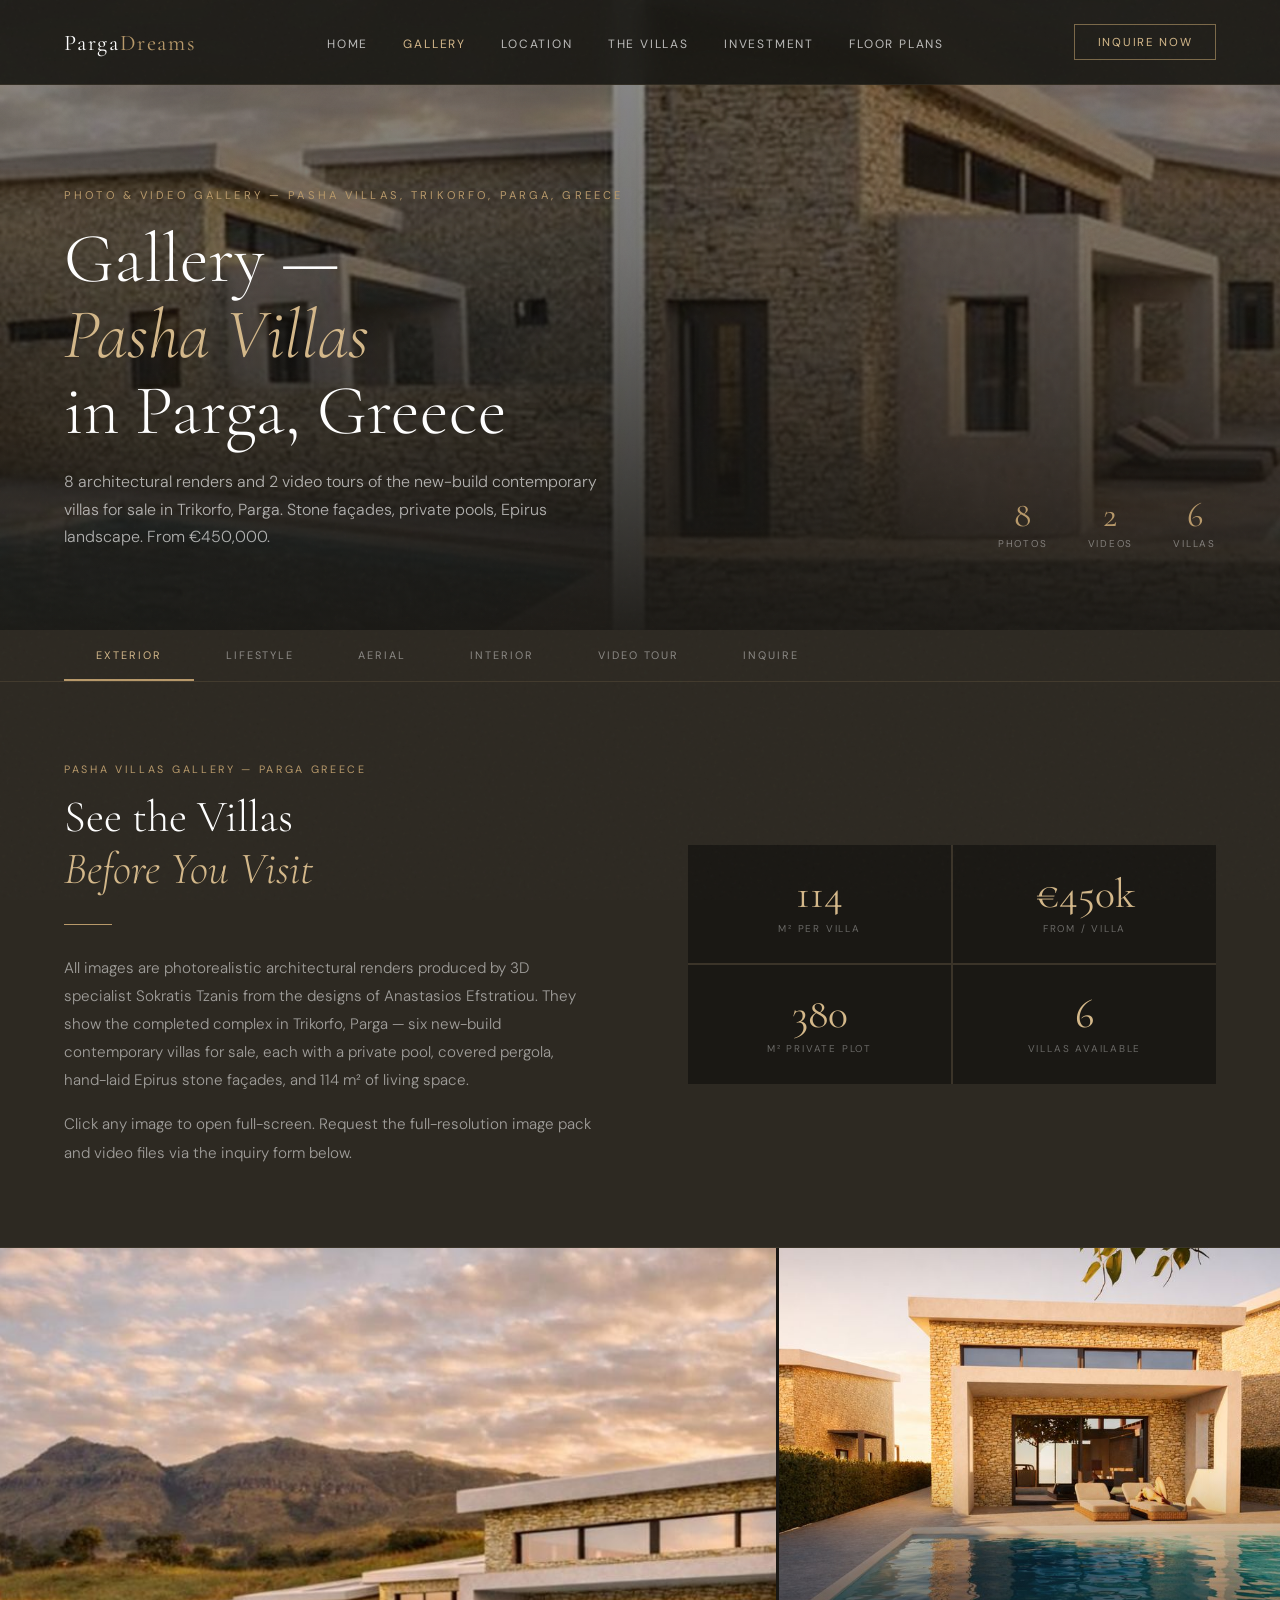
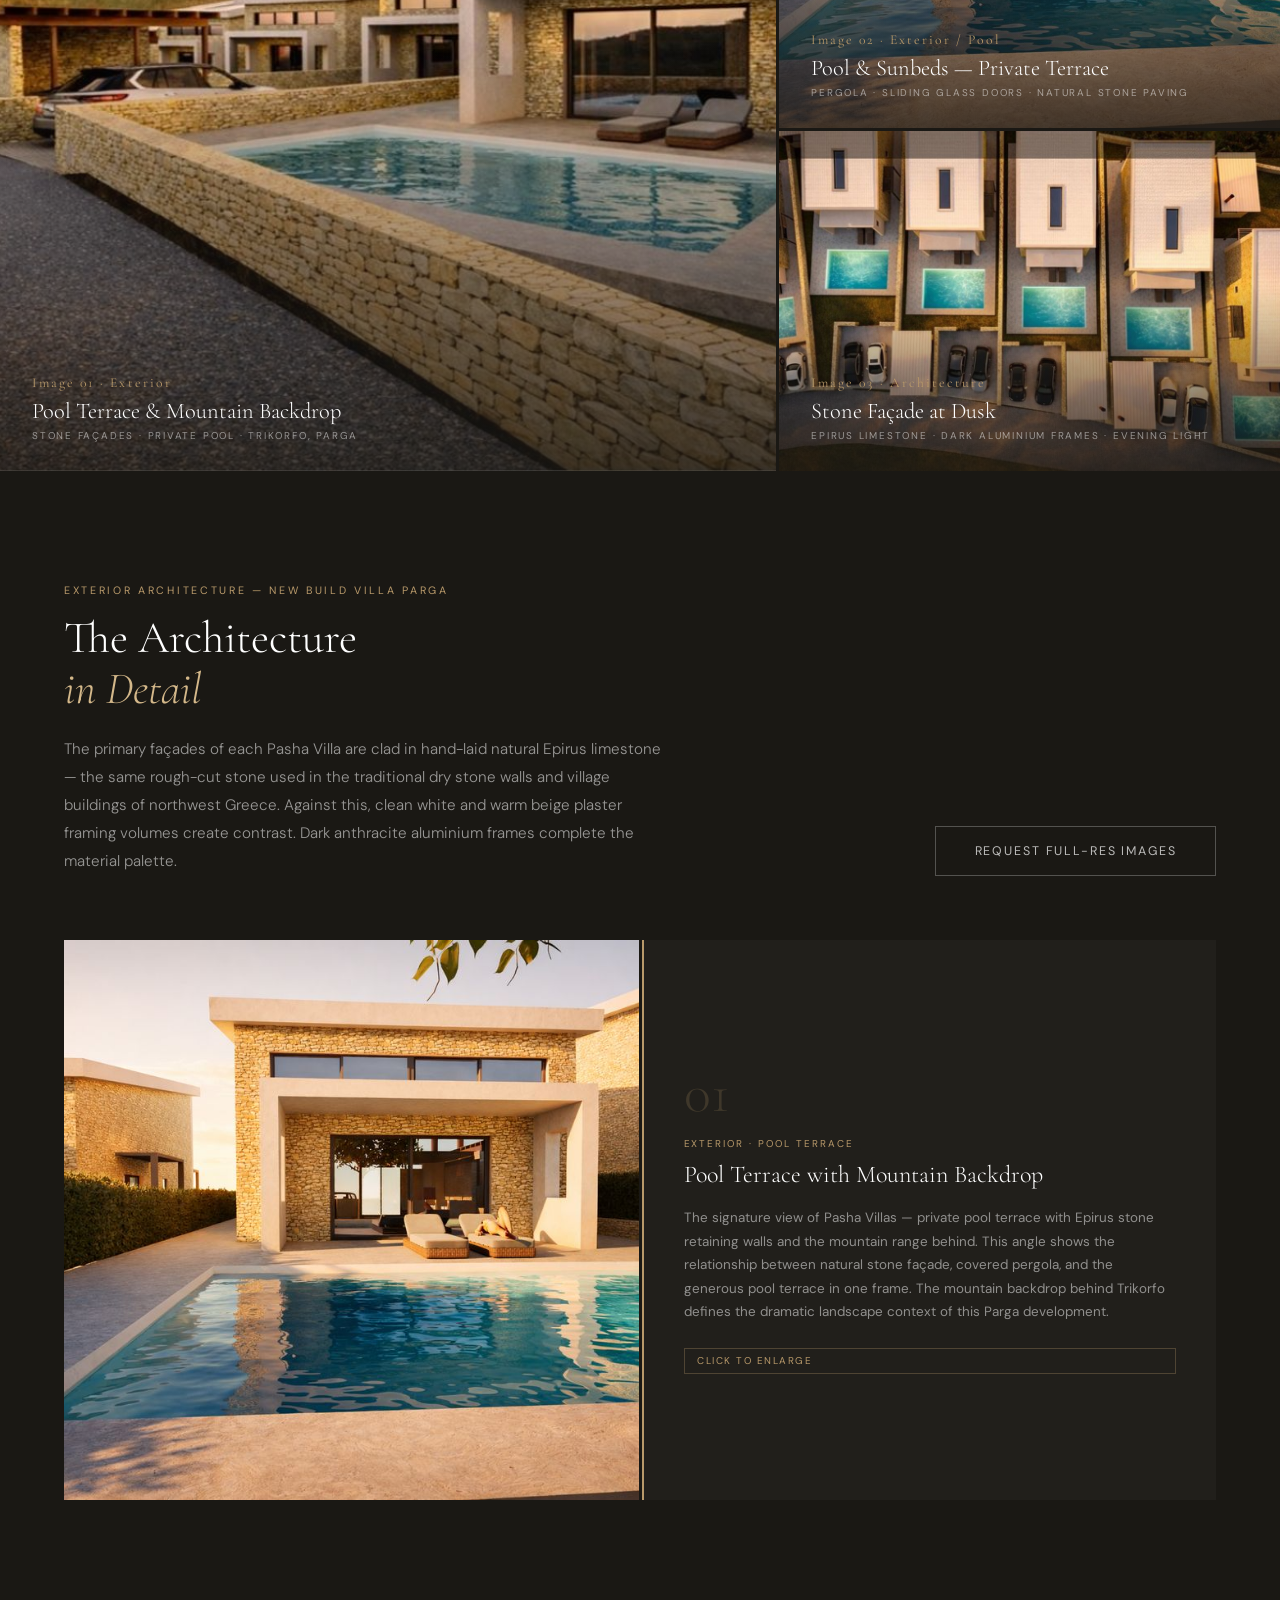
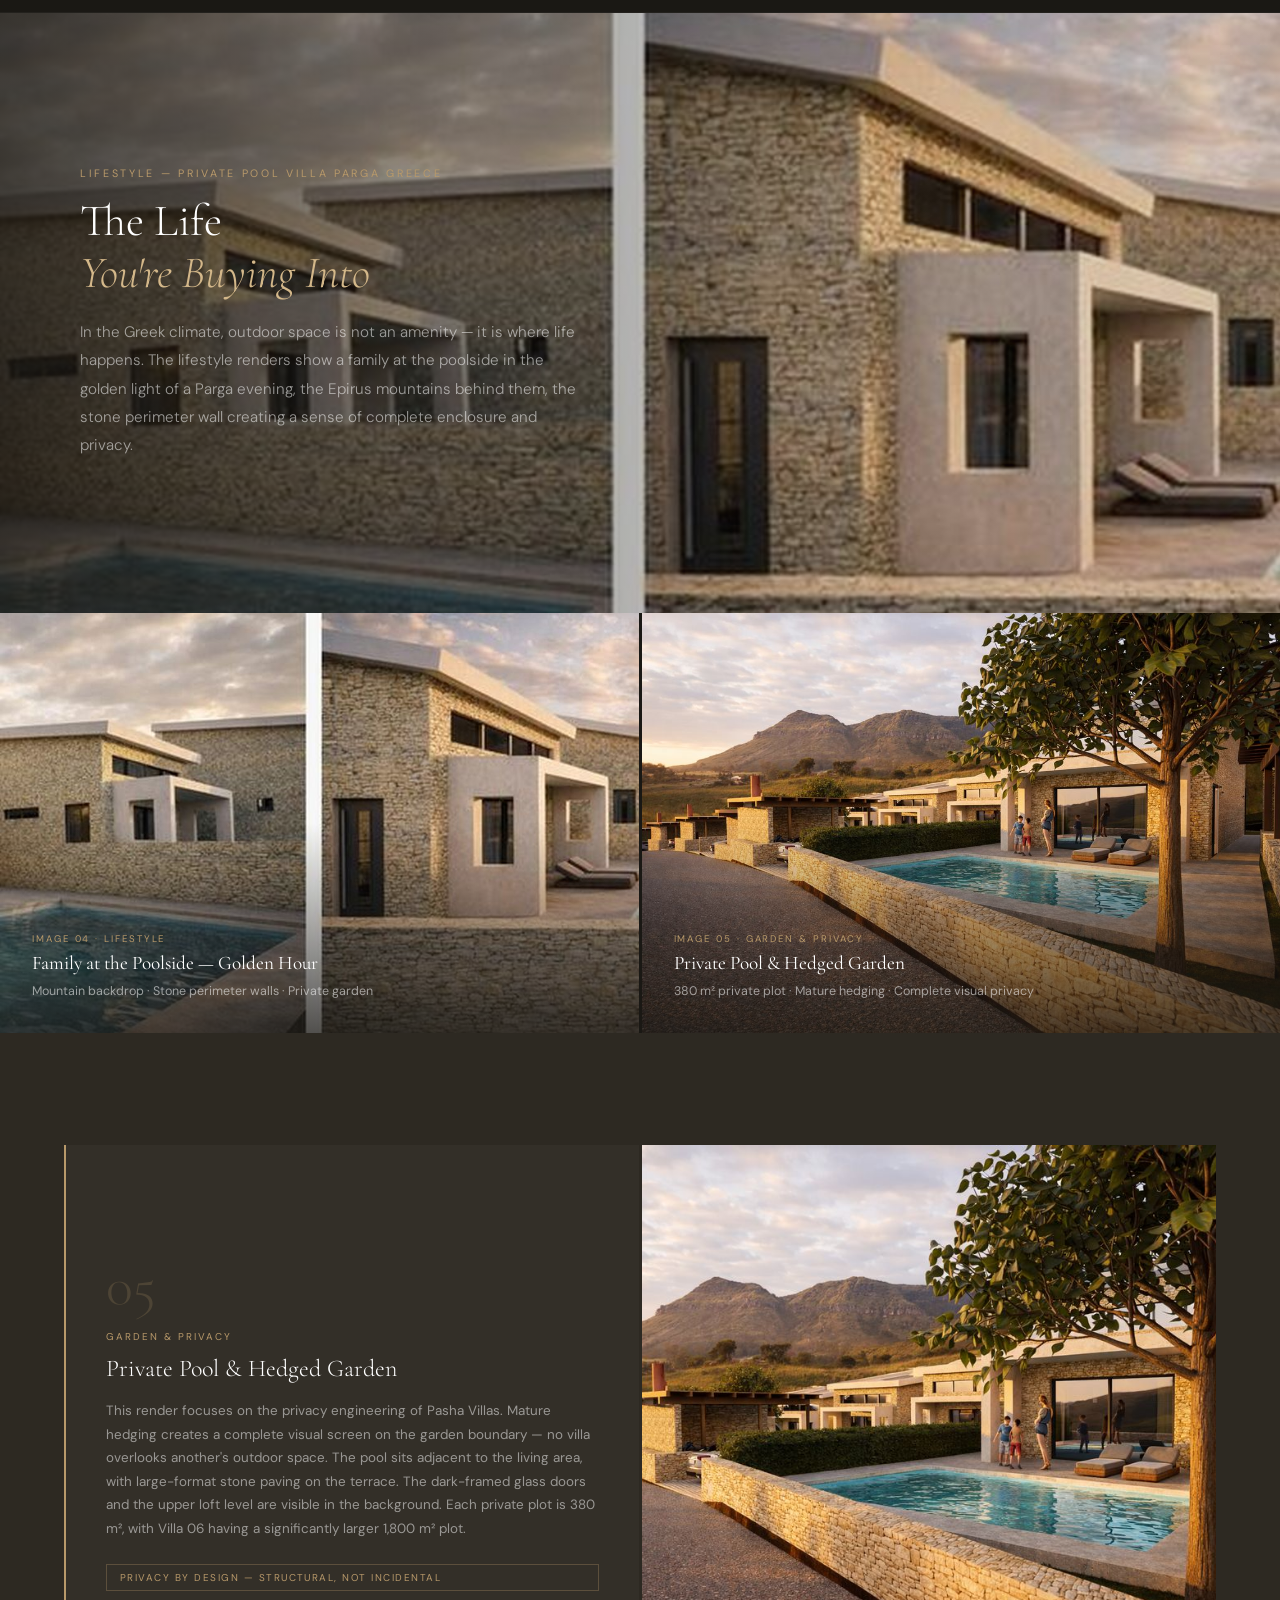
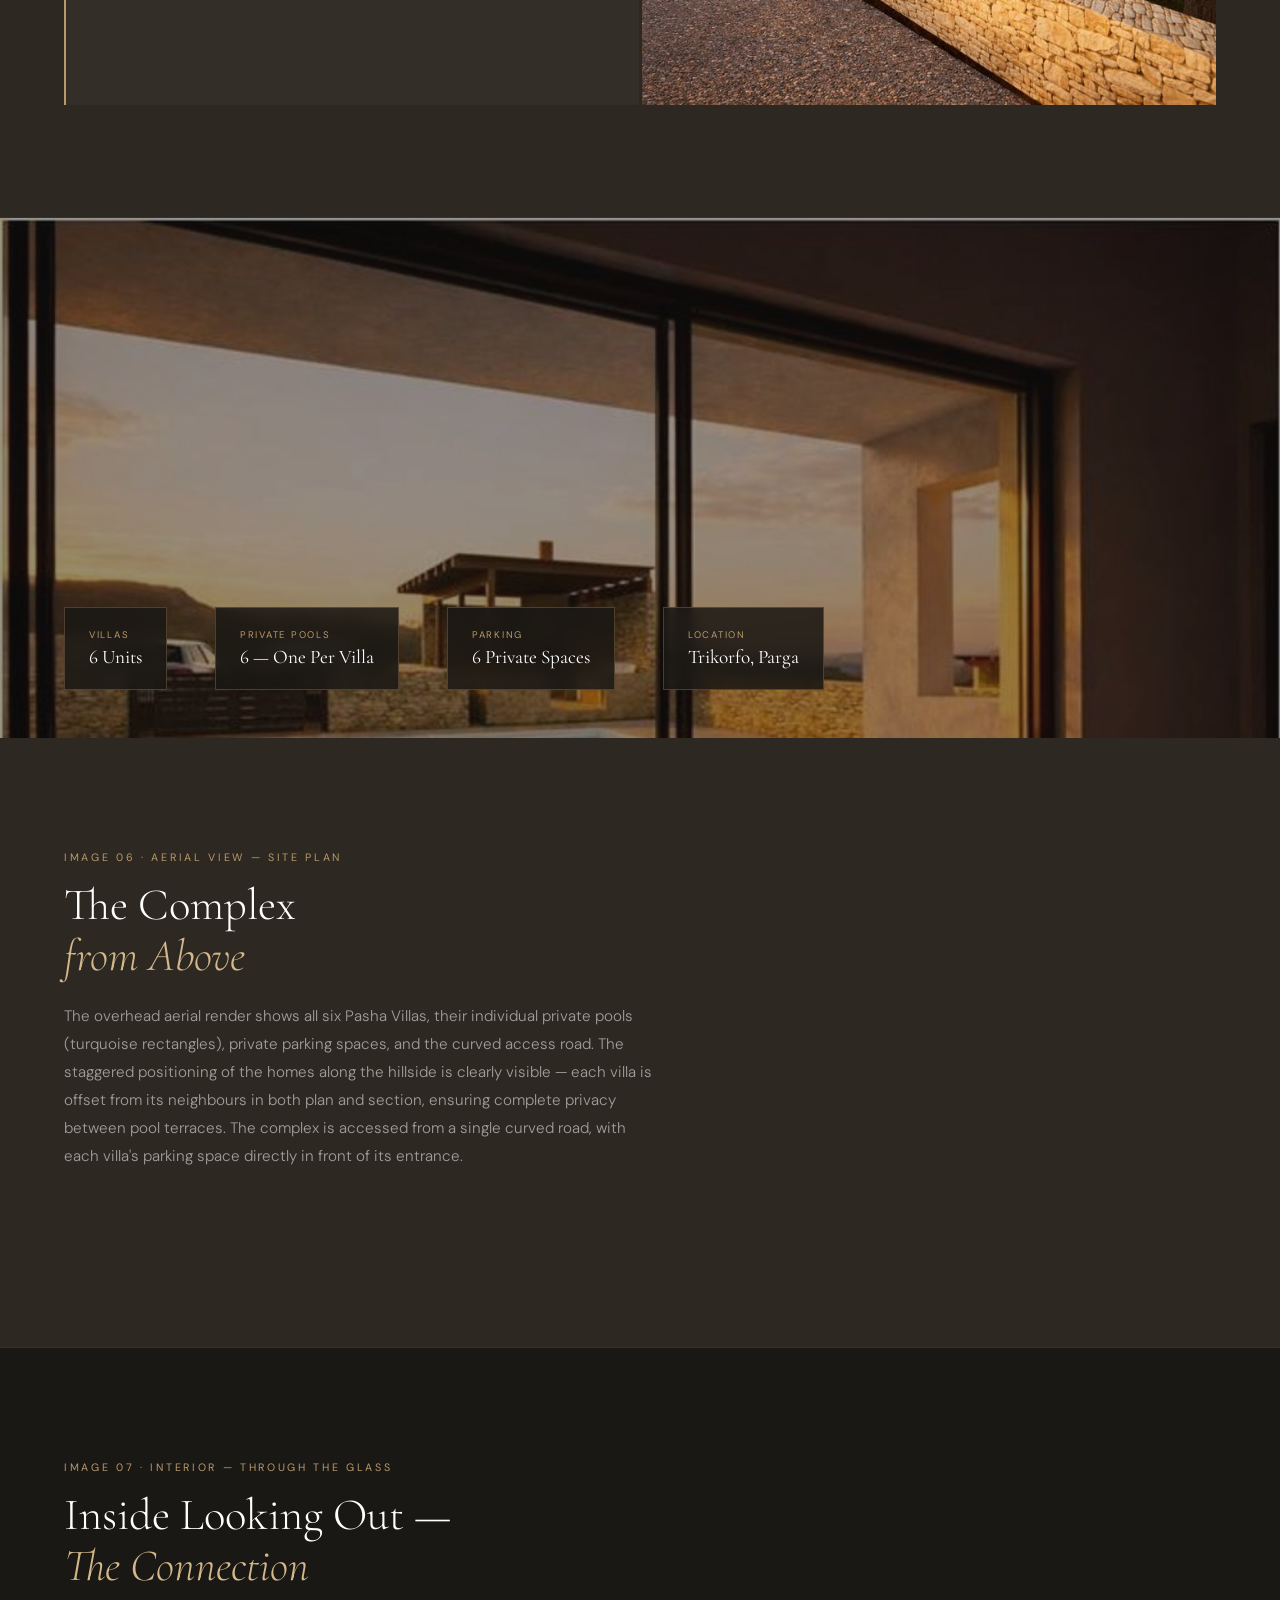
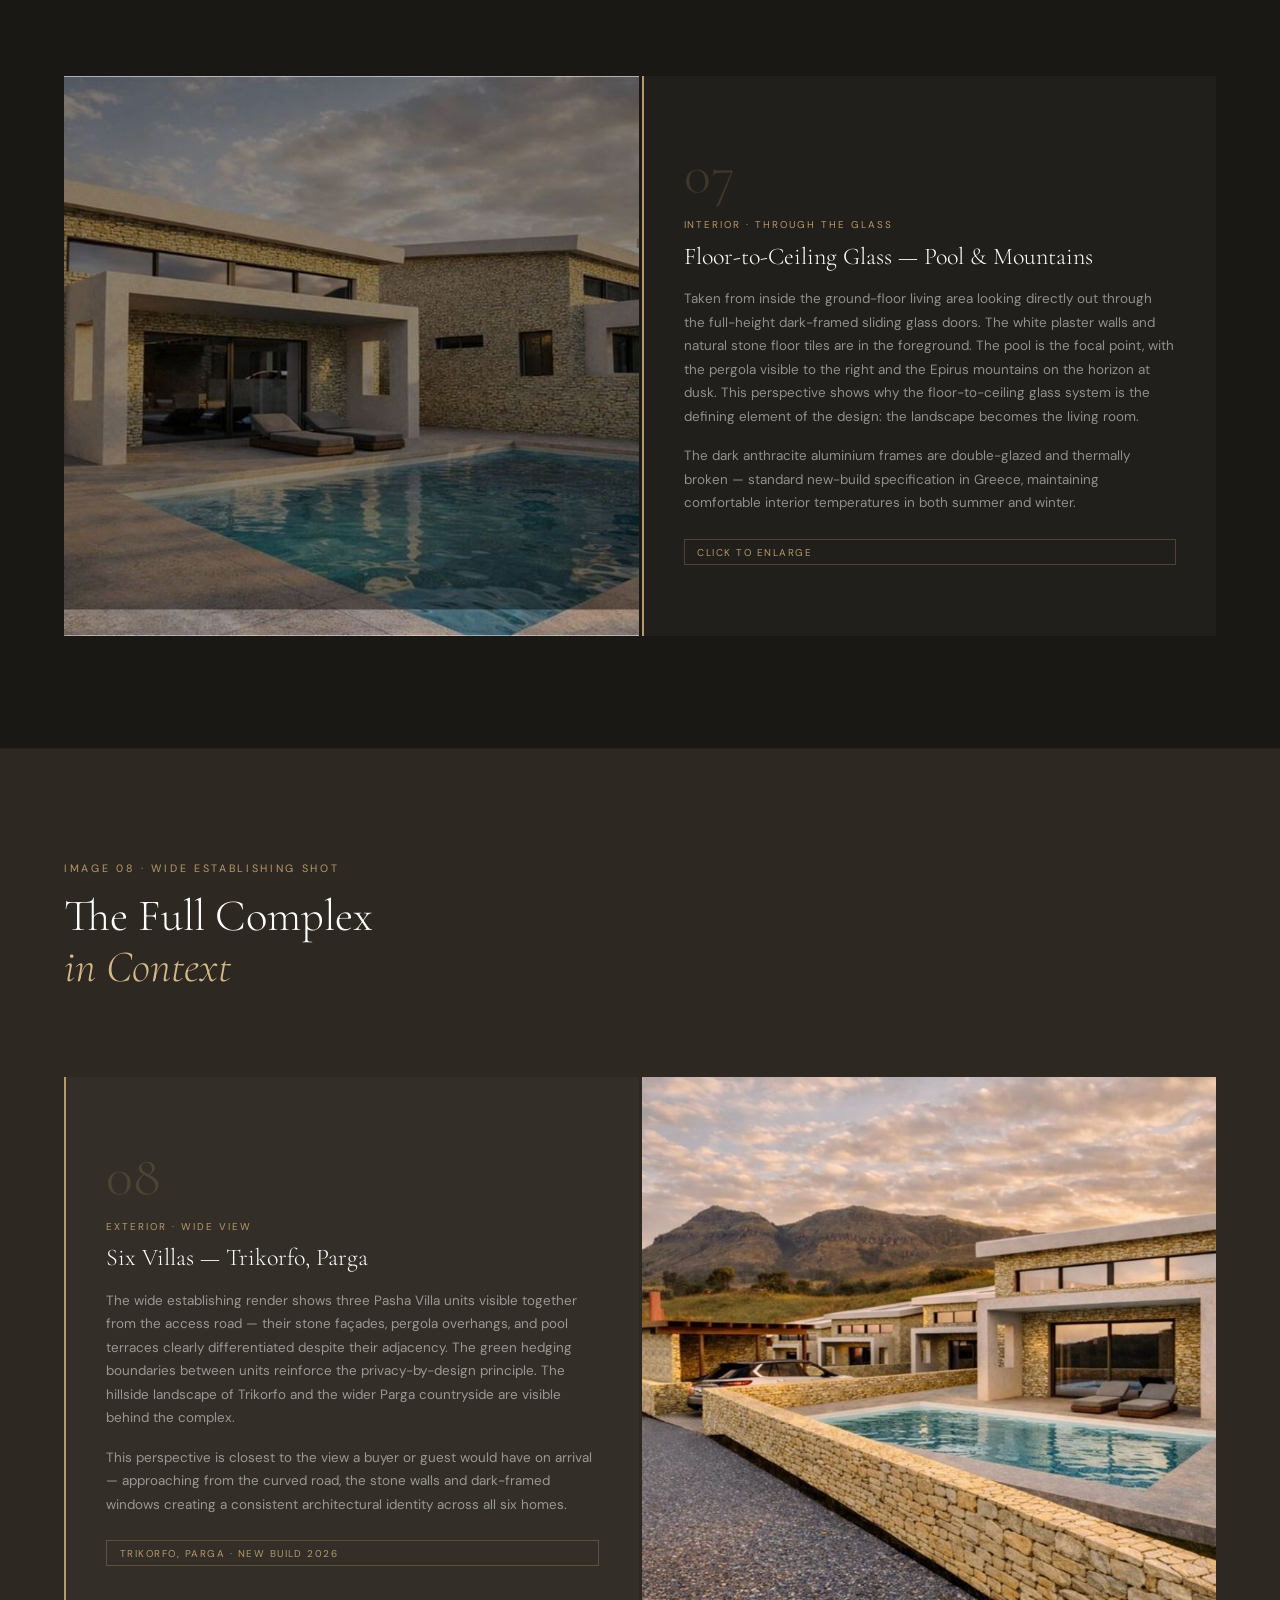
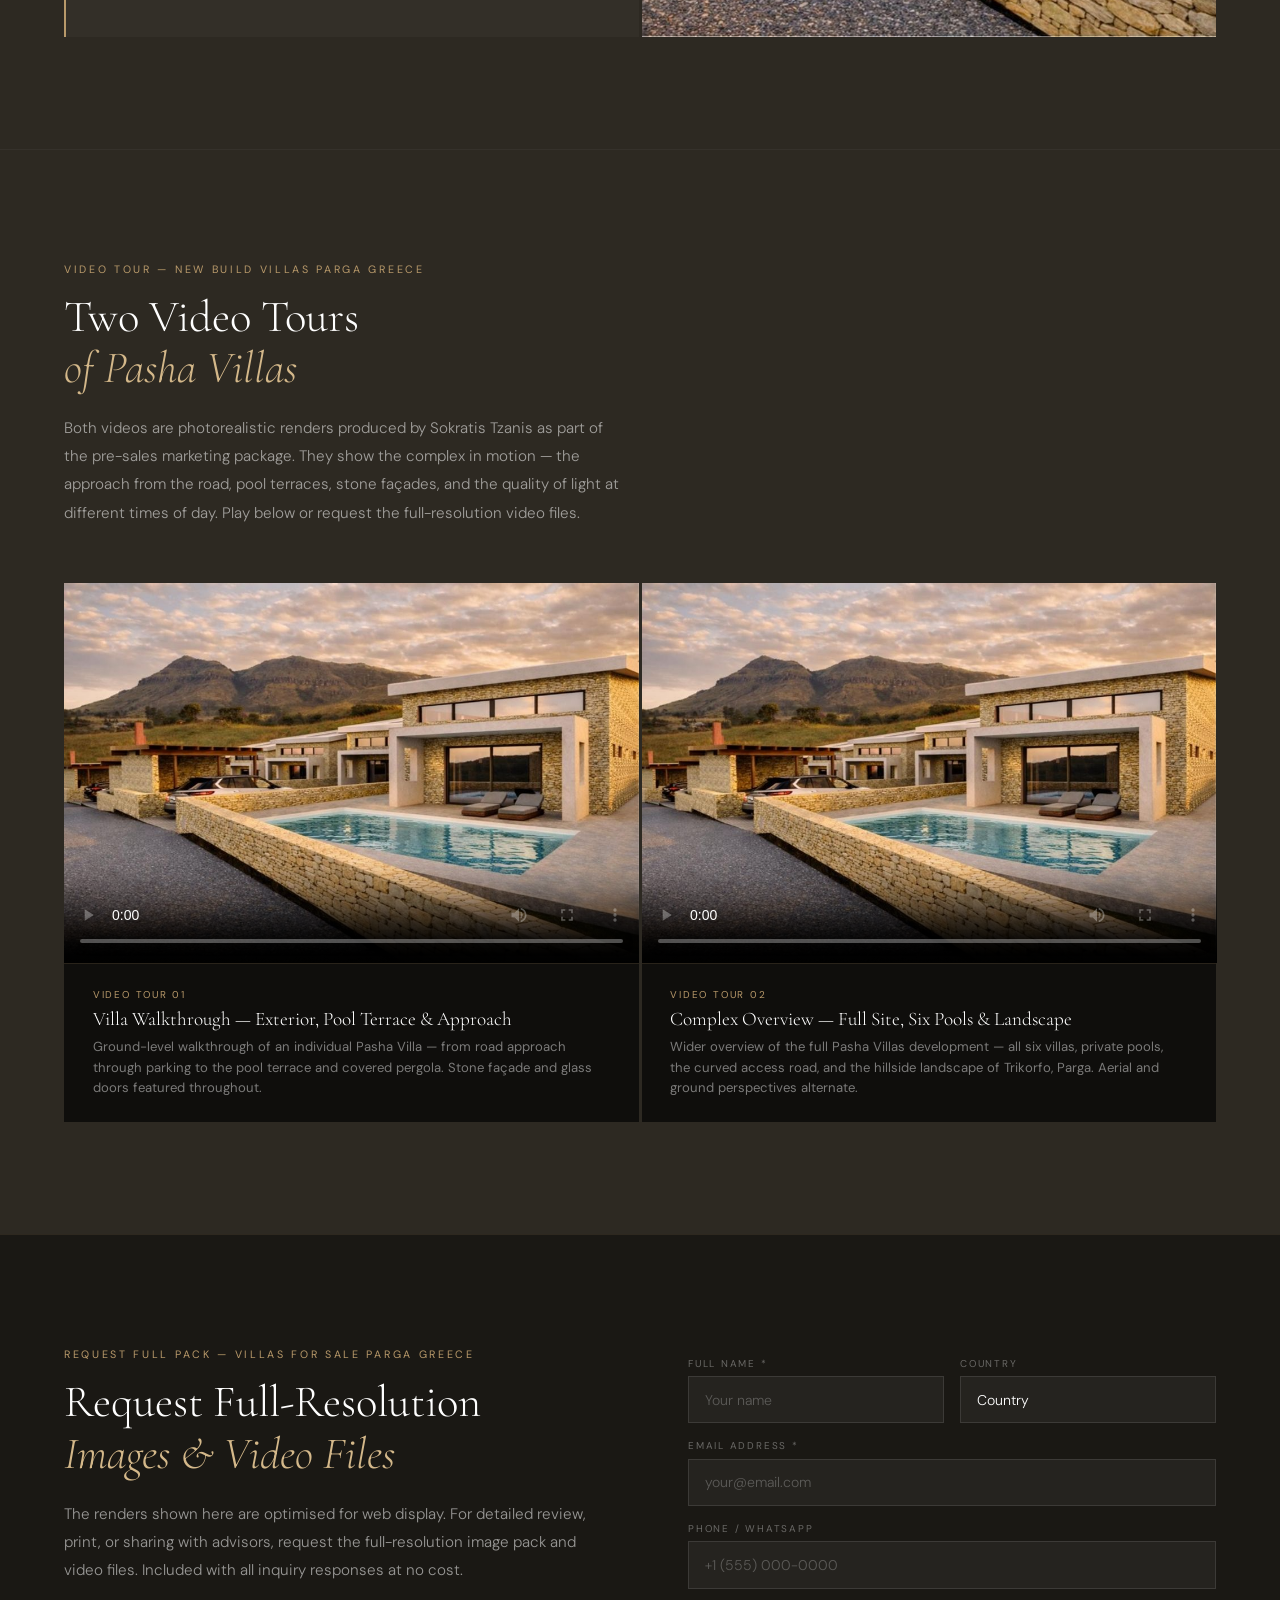
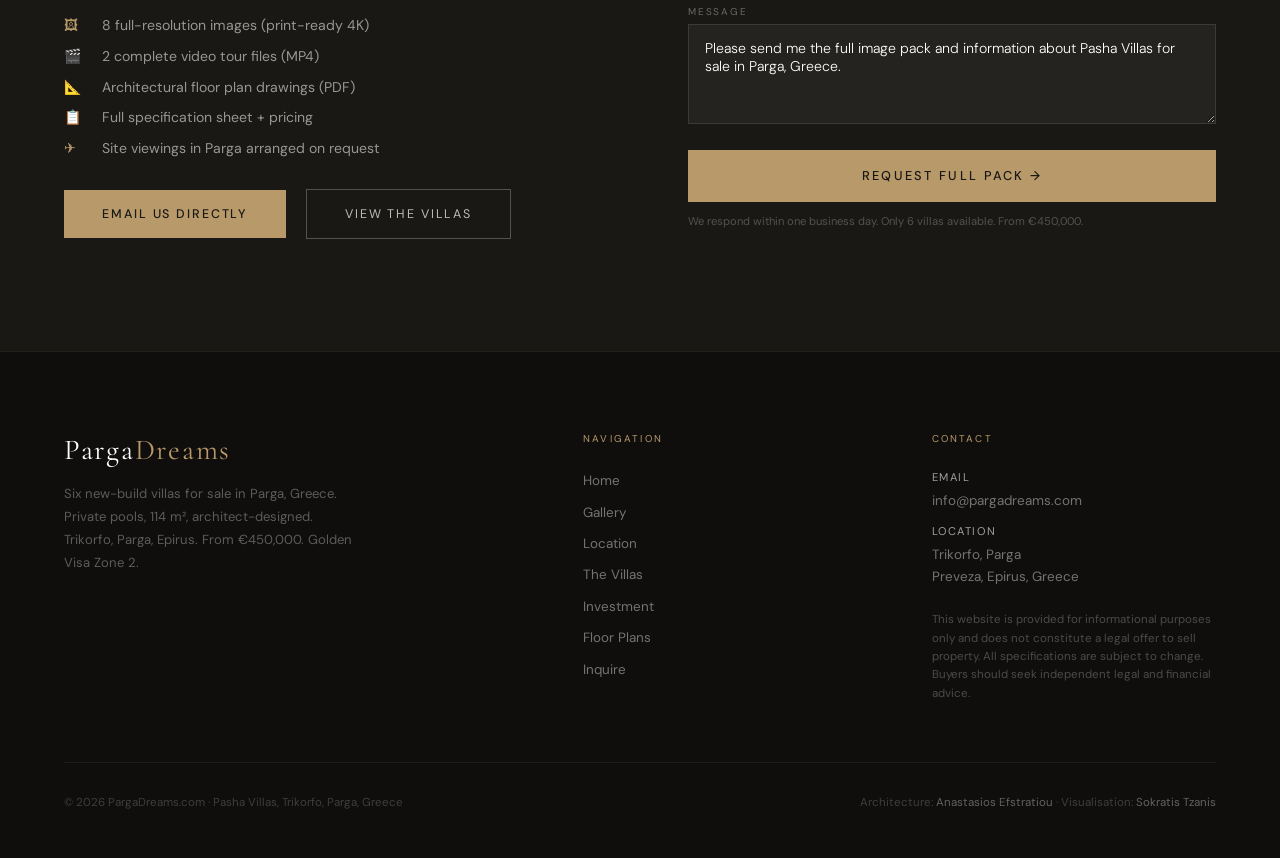
==== commit cdb75197: "Add files via upload" ====
--- a/gallery_page.html
+++ b/gallery_page.html
@@ -42,8 +42,7 @@
 body::before { content:''; position:fixed; inset:0; background-image:url("data:image/svg+xml,%3Csvg viewBox='0 0 256 256' xmlns='http://www.w3.org/2000/svg'%3E%3Cfilter id='n'%3E%3CfeTurbulence type='fractalNoise' baseFrequency='0.9' numOctaves='4' stitchTiles='stitch'/%3E%3C/filter%3E%3Crect width='100%25' height='100%25' filter='url(%23n)' opacity='0.04'/%3E%3C/svg%3E"); pointer-events:none; z-index:9999; opacity:0.5; }
 
 /* NAV */
-nav { position:fixed; top:0; left:0; right:0; z-index:100; padding:1.5rem 4rem; display:flex; align-items:center; justify-content:space-between; transition:all 0.4s ease; }
-nav.scrolled { background:rgba(26,24,20,0.96); backdrop-filter:blur(12px); padding:1rem 4rem; box-shadow:0 1px 0 rgba(184,153,106,0.15); }
+nav { position:fixed; top:0; left:0; right:0; z-index:100; padding:1.5rem 4rem; display:flex; align-items:center; justify-content:space-between; background:rgba(26,24,20,0.92); backdrop-filter:blur(12px); border-bottom:1px solid rgba(184,153,106,0.1); transition:all 0.4s ease; }
 .nav-logo { font-family:var(--font-display); font-size:1.4rem; font-weight:400; letter-spacing:0.08em; color:#fff; text-decoration:none; }
 .nav-logo span { color:var(--gold); }
 .nav-links { display:flex; gap:2.5rem; list-style:none; }
@@ -243,6 +242,16 @@
   .footer-inner { grid-template-columns:1fr; gap:2rem; }
   .footer-bottom { flex-direction:column; gap:0.5rem; text-align:center; }
 }
+/* ── NAV ── */
+nav{position:fixed;top:0;left:0;right:0;z-index:100;padding:1.5rem 4rem;display:flex;align-items:center;justify-content:space-between;transition:all .4s ease}
+nav.scrolled{background:rgba(26,24,20,.96);backdrop-filter:blur(12px);padding:1rem 4rem;box-shadow:0 1px 0 rgba(184,153,106,.15)}
+.nav-logo{font-family:var(--font-display);font-size:1.4rem;font-weight:400;letter-spacing:.08em;color:#fff;text-decoration:none}
+.nav-logo span{color:var(--gold)}
+.nav-links{display:flex;gap:2.2rem;list-style:none}
+.nav-links a{font-size:.75rem;font-weight:400;letter-spacing:.15em;text-transform:uppercase;color:rgba(255,255,255,.7);text-decoration:none;transition:color .2s}
+.nav-links a:hover,.nav-links a.active{color:var(--gold-light)}
+.nav-cta{background:transparent;border:1px solid rgba(184,153,106,.6);color:var(--gold-light);font-family:var(--font-body);font-size:.72rem;font-weight:400;letter-spacing:.15em;text-transform:uppercase;padding:.6rem 1.4rem;cursor:pointer;transition:all .3s;text-decoration:none;white-space:nowrap}
+.nav-cta:hover{background:var(--gold);border-color:var(--gold);color:var(--charcoal)}
 /* ── FOOTER ── */
 footer{background:#0f0e0c;padding:5rem 4rem 3rem;border-top:1px solid rgba(184,153,106,.12)}
 .footer-inner{display:grid;grid-template-columns:1.6fr 1fr 1fr;gap:4rem;margin-bottom:3rem}
